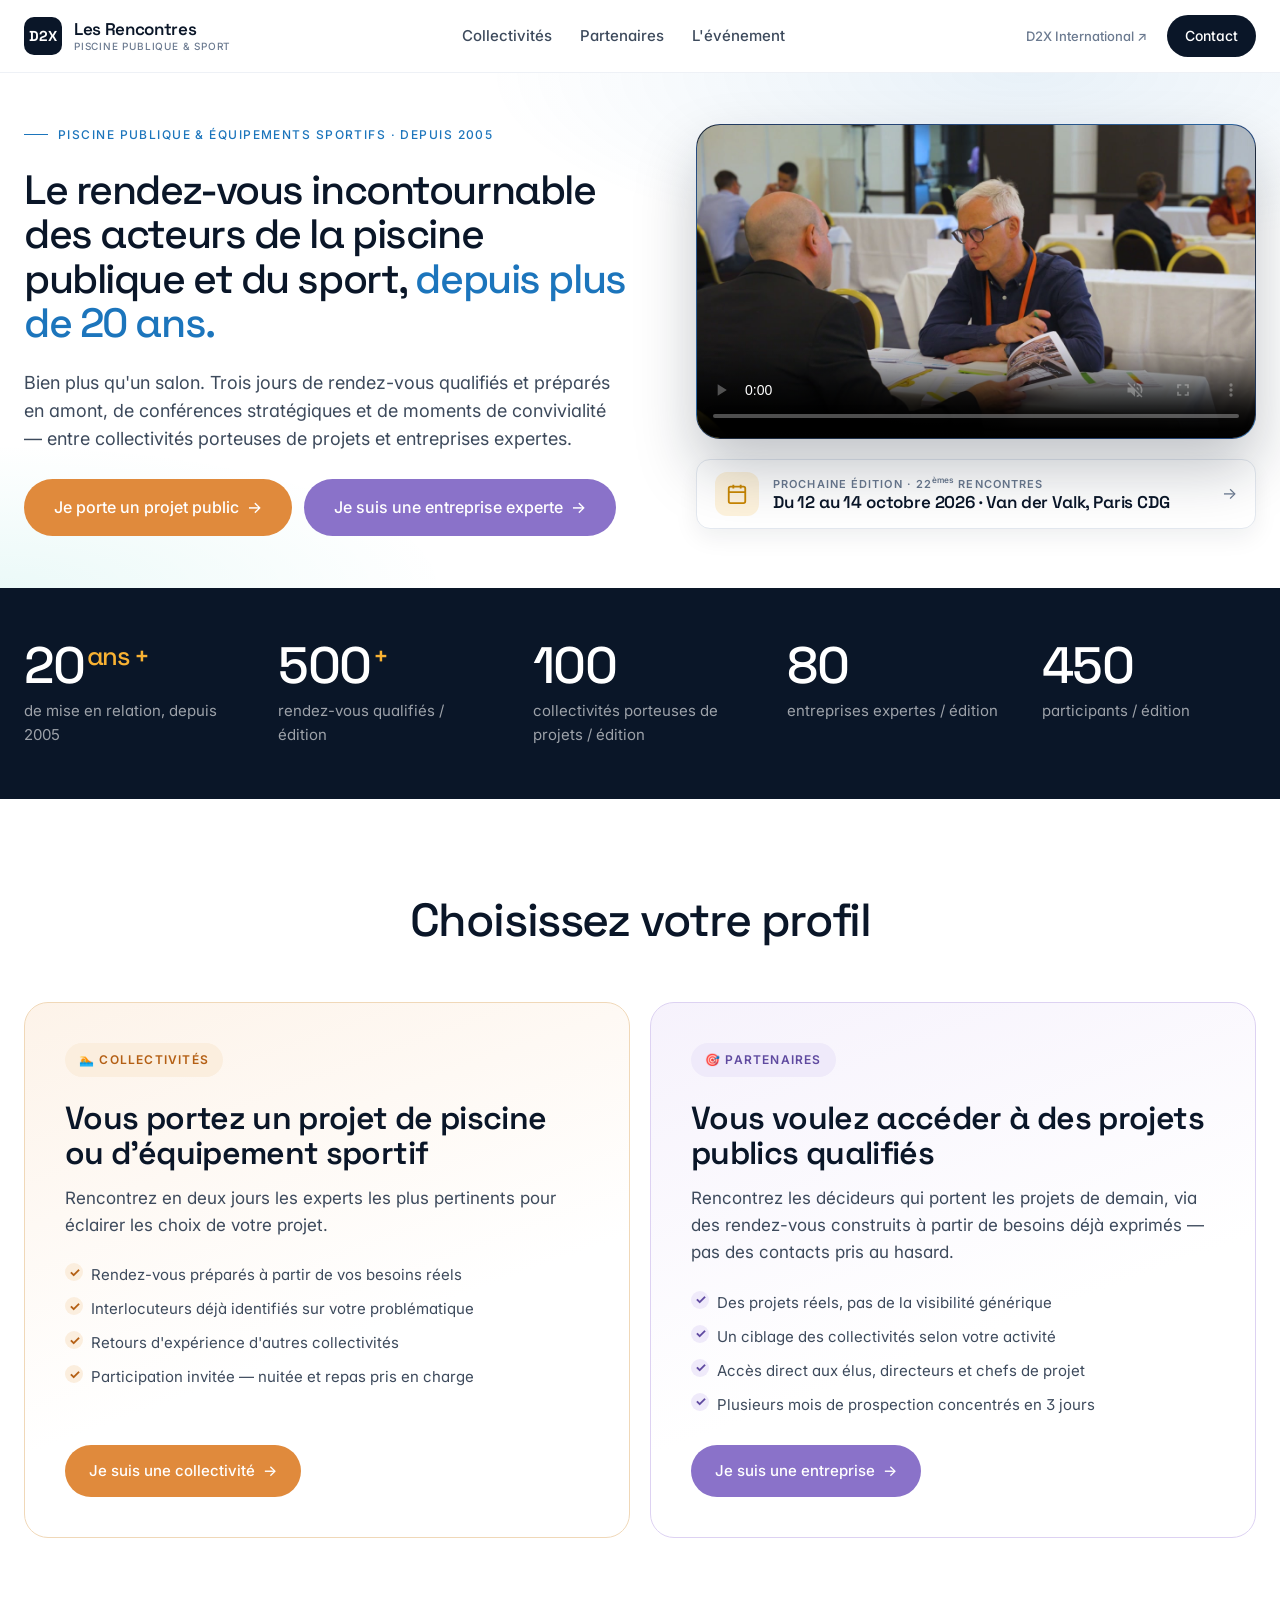
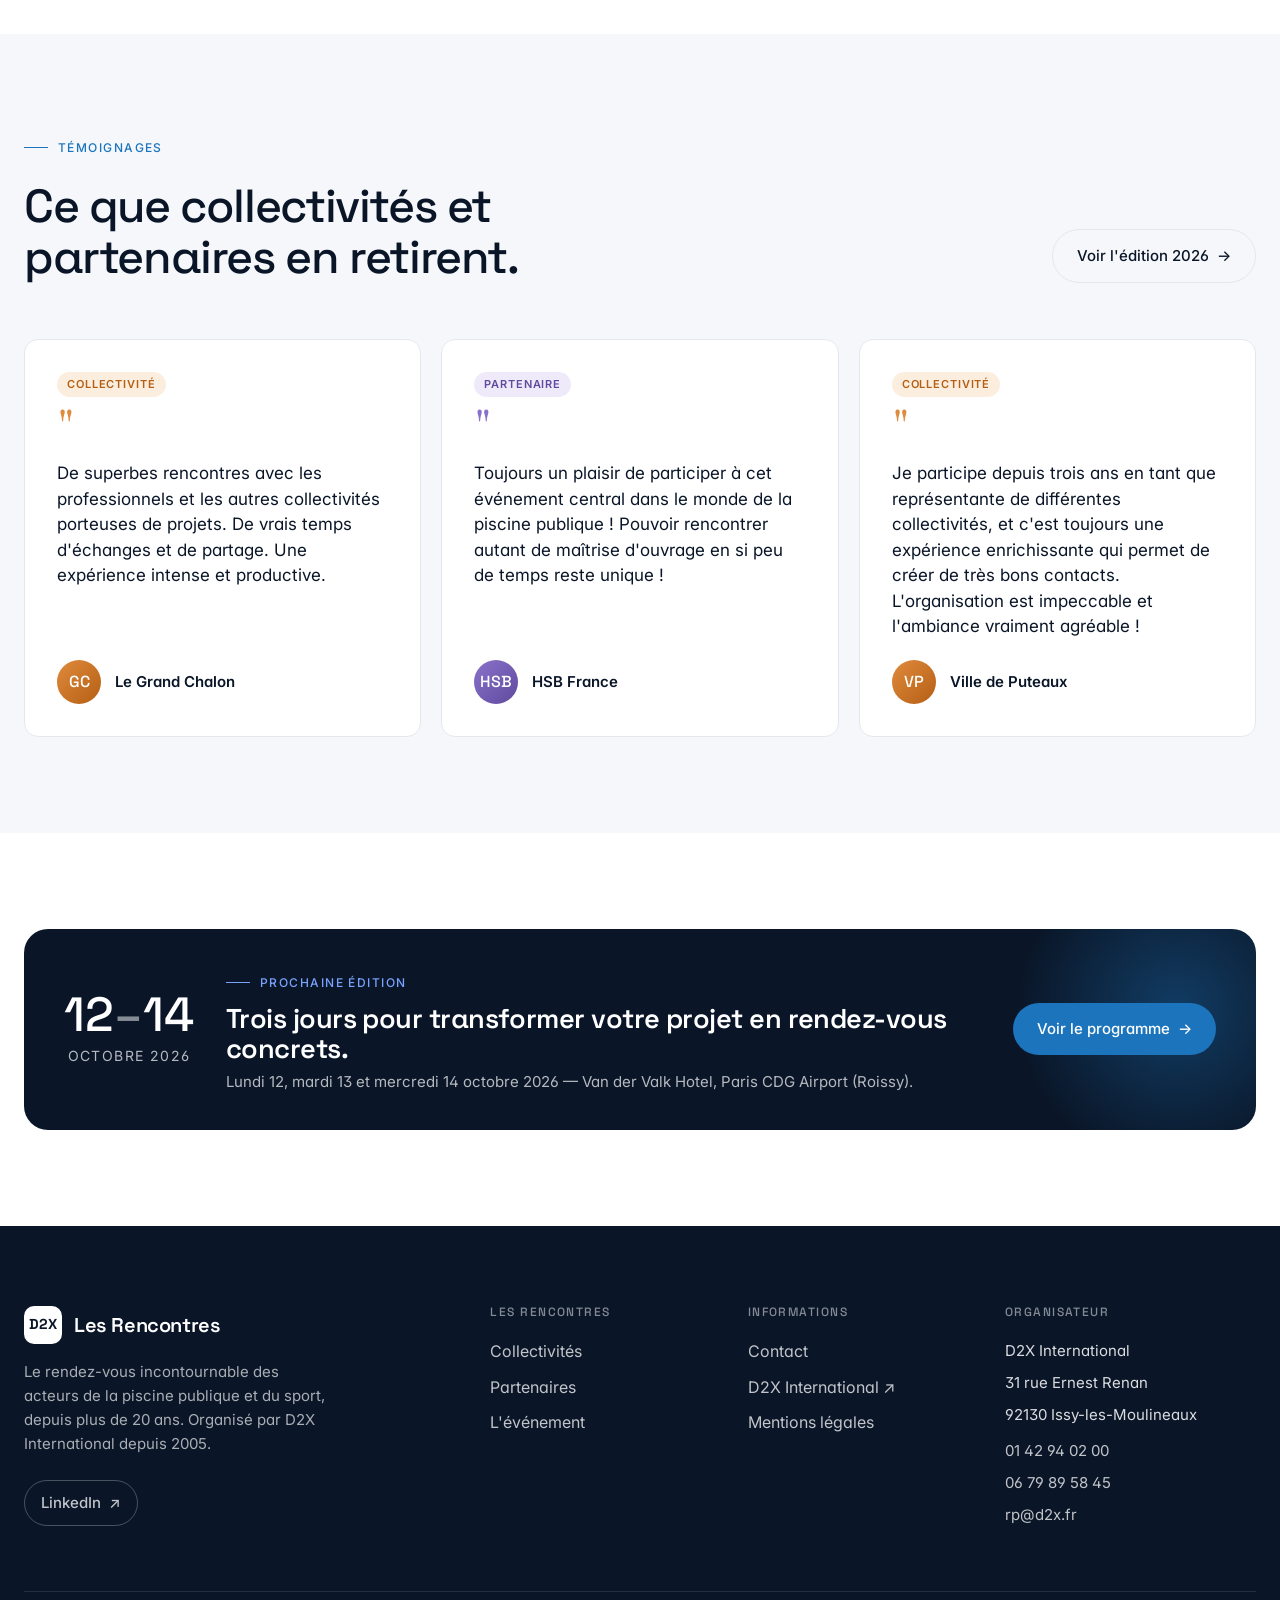
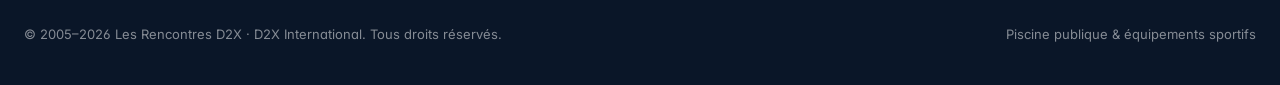
==== index.html @ e475bd9a "Site Les Rencontres D2X — version initiale Site statique multi-pages (accueil, collectivités, parten" ====
<!DOCTYPE html>
<html lang="fr">
<head>
<meta charset="UTF-8" />
<meta name="viewport" content="width=device-width, initial-scale=1.0" />
<meta name="description" content="Les Rencontres D2X ne sont pas un salon. C'est le système de mise en relation qui transforme un projet public de piscine ou d'équipement sportif en rendez-vous qualifiés, préparés en amont. 20 ans de mise en relation entre collectivités et entreprises expertes." />
<meta name="keywords" content="Rencontres D2X, piscine publique, équipements sportifs, rendez-vous qualifiés, maîtres d'ouvrage, collectivités, mise en relation, centre aquatique, D2X International" />
<meta name="author" content="D2X International" />
<meta name="robots" content="index, follow" />
<link rel="canonical" href="https://www.rencontresd2x.com/" />
<link rel="icon" type="image/png" sizes="32x32" href="assets/favicon-32.png" />
<link rel="icon" type="image/png" sizes="256x256" href="assets/favicon.png" />
<link rel="apple-touch-icon" sizes="180x180" href="assets/apple-touch-icon.png" />
<title>Les Rencontres D2X — Ce n'est pas un salon, c'est un système de mise en relation</title>
<meta property="og:type" content="website" />
<meta property="og:site_name" content="Les Rencontres D2X" />
<meta property="og:locale" content="fr_FR" />
<meta property="og:url" content="https://www.rencontresd2x.com/" />
<meta property="og:title" content="Les Rencontres D2X — Ce n'est pas un salon" />
<meta property="og:description" content="Le système de mise en relation qui transforme un projet public en rendez-vous qualifiés. 20 ans de mise en relation entre collectivités et entreprises expertes." />
<meta property="og:image" content="https://www.rencontresd2x.com/assets/og/og-default.jpg" />
<meta name="twitter:card" content="summary_large_image" />
<link rel="preconnect" href="https://fonts.googleapis.com" />
<link rel="preconnect" href="https://fonts.gstatic.com" crossorigin />
<link href="https://fonts.googleapis.com/css2?family=Inter:wght@400;500;600;700&family=Space+Grotesk:wght@400;500;600&family=Instrument+Serif&display=swap" rel="stylesheet" />
<link rel="stylesheet" href="styles.css" />
</head>
<body>

<!-- NAV -->
<header class="nav" id="nav">
  <div class="nav__inner">
    <a href="index.html" class="nav__logo" aria-label="Les Rencontres D2X — accueil">
      <span class="nav__logo-mark">D2X</span>
      <span class="nav__logo-text">
        <span class="nav__logo-name">Les Rencontres</span>
        <span class="nav__logo-sub">Piscine publique &amp; sport</span>
      </span>
    </a>
    <nav>
      <ul class="nav__links">
        <li><a href="collectivites.html">Collectivités</a></li>
        <li><a href="partenaires.html">Partenaires</a></li>
        <li><a href="evenement.html">L'événement</a></li>
      </ul>
    </nav>
    <div class="nav__right">
      <a href="https://www.d2x.fr/" target="_blank" rel="noopener" class="nav__corp">D2X International ↗</a>
      <a href="contact.html" class="nav__cta">Contact</a>
    </div>
    <button class="nav__burger" id="burger" aria-label="Menu"><span></span></button>
  </div>
  <div class="nav__mobile" id="mobileMenu">
    <a href="collectivites.html">Collectivités</a>
    <a href="partenaires.html">Partenaires</a>
    <a href="evenement.html">L'événement</a>
    <a href="contact.html">Contact</a>
    <a href="https://www.d2x.fr/" target="_blank" rel="noopener">D2X International ↗</a>
  </div>
</header>

<main>

  <!-- HERO -->
  <section class="hero">
    <div class="hero__bg"></div>
    <div class="container">
      <div class="hero__grid">
        <div class="reveal">
          <span class="eyebrow">Piscine publique &amp; équipements sportifs · depuis 2005</span>
          <h1 class="hero__title">Le rendez-vous incontournable des acteurs de la piscine publique et du sport, <em>depuis plus de 20 ans.</em></h1>
          <p class="hero__desc">Bien plus qu'un salon. Trois jours de rendez-vous qualifiés et préparés en amont, de conférences stratégiques et de moments de convivialité — entre collectivités porteuses de projets et entreprises expertes.</p>
          <div class="hero__ctas">
            <a href="collectivites.html" class="btn btn--collectivite btn--lg">Je porte un projet public <span class="arrow">→</span></a>
            <a href="partenaires.html" class="btn btn--partenaire btn--lg">Je suis une entreprise experte <span class="arrow">→</span></a>
          </div>
        </div>
        <div class="hero__side reveal" data-delay="2">
          <div class="hero__video hero__video--player">
            <video class="hero__video-el" autoplay muted loop playsinline controls preload="auto" poster="assets/presentation-poster.jpg">
              <source src="assets/presentation.mp4" type="video/mp4" />
              Votre navigateur ne prend pas en charge la lecture vidéo.
            </video>
          </div>
          <a href="evenement.html" class="hero__edition">
            <span class="hero__edition-icon"><svg width="22" height="22" viewBox="0 0 24 24" fill="none" stroke="currentColor" stroke-width="2"><rect x="3" y="4" width="18" height="18" rx="2"/><path d="M16 2v4M8 2v4M3 10h18"/></svg></span>
            <span class="hero__edition-text">
              <span class="hero__edition-tag">Prochaine édition · 22<sup>èmes</sup> Rencontres</span>
              <span class="hero__edition-date">Du 12 au 14 octobre 2026 · Van der Valk, Paris CDG</span>
            </span>
            <span class="arrow">→</span>
          </a>
        </div>
      </div>
    </div>
  </section>

  <!-- STATS band -->
  <section class="stats">
    <div class="container">
      <div class="stats__grid stats__grid--5">
        <div class="stats__item"><div class="stats__num">20<sup>ans +</sup></div><div class="stats__label">de mise en relation, depuis 2005</div></div>
        <div class="stats__item"><div class="stats__num">500<sup>+</sup></div><div class="stats__label">rendez-vous qualifiés / édition</div></div>
        <div class="stats__item"><div class="stats__num">100</div><div class="stats__label">collectivités porteuses de projets / édition</div></div>
        <div class="stats__item"><div class="stats__num">80</div><div class="stats__label">entreprises expertes / édition</div></div>
        <div class="stats__item"><div class="stats__num">450</div><div class="stats__label">participants / édition</div></div>
      </div>
    </div>
  </section>

  <!-- DOUBLE ENTRÉE persona -->
  <section>
    <div class="container">
      <div class="section-header section-header--center">
        <div class="section-header__text">
          <h2>Choisissez votre profil</h2>
        </div>
      </div>
      <div class="persona-split reveal">
        <div class="persona-card persona-card--collectivite">
          <span class="persona-card__badge">🏊 Collectivités</span>
          <h3 class="persona-card__title">Vous portez un projet de piscine ou d'équipement sportif</h3>
          <p class="persona-card__desc">Rencontrez en deux jours les experts les plus pertinents pour éclairer les choix de votre projet.</p>
          <ul class="persona-card__list">
            <li>Rendez-vous préparés à partir de vos besoins réels</li>
            <li>Interlocuteurs déjà identifiés sur votre problématique</li>
            <li>Retours d'expérience d'autres collectivités</li>
            <li>Participation invitée — nuitée et repas pris en charge</li>
          </ul>
          <div class="persona-card__cta">
            <a href="collectivites.html" class="btn btn--collectivite">Je suis une collectivité <span class="arrow">→</span></a>
          </div>
        </div>
        <div class="persona-card persona-card--partenaire">
          <span class="persona-card__badge">🎯 Partenaires</span>
          <h3 class="persona-card__title">Vous voulez accéder à des projets publics qualifiés</h3>
          <p class="persona-card__desc">Rencontrez les décideurs qui portent les projets de demain, via des rendez-vous construits à partir de besoins déjà exprimés — pas des contacts pris au hasard.</p>
          <ul class="persona-card__list">
            <li>Des projets réels, pas de la visibilité générique</li>
            <li>Un ciblage des collectivités selon votre activité</li>
            <li>Accès direct aux élus, directeurs et chefs de projet</li>
            <li>Plusieurs mois de prospection concentrés en 3 jours</li>
          </ul>
          <div class="persona-card__cta">
            <a href="partenaires.html" class="btn btn--partenaire">Je suis une entreprise <span class="arrow">→</span></a>
          </div>
        </div>
      </div>
    </div>
  </section>

  <!-- PREUVES : témoignages -->
  <section class="compare">
    <div class="container">
      <div class="section-header">
        <div class="section-header__text">
          <span class="eyebrow">Témoignages</span>
          <h2>Ce que collectivités et partenaires en retirent.</h2>
        </div>
        <a href="evenement.html" class="btn btn--ghost">Voir l'édition 2026 <span class="arrow">→</span></a>
      </div>
      <div class="quotes">
        <div class="quote quote--collectivite reveal">
          <span class="quote__tag quote__tag--collectivite">Collectivité</span>
          <div class="quote__mark">"</div>
          <p class="quote__text">De superbes rencontres avec les professionnels et les autres collectivités porteuses de projets. De vrais temps d'échanges et de partage. Une expérience intense et productive.</p>
          <div class="quote__author">
            <span class="quote__avatar">GC</span>
            <div><div class="quote__name">Le Grand Chalon</div></div>
          </div>
        </div>
        <div class="quote quote--partenaire reveal" data-delay="1">
          <span class="quote__tag quote__tag--partenaire">Partenaire</span>
          <div class="quote__mark">"</div>
          <p class="quote__text">Toujours un plaisir de participer à cet événement central dans le monde de la piscine publique ! Pouvoir rencontrer autant de maîtrise d'ouvrage en si peu de temps reste unique !</p>
          <div class="quote__author">
            <span class="quote__avatar">HSB</span>
            <div><div class="quote__name">HSB France</div></div>
          </div>
        </div>
        <div class="quote quote--collectivite reveal" data-delay="2">
          <span class="quote__tag quote__tag--collectivite">Collectivité</span>
          <div class="quote__mark">"</div>
          <p class="quote__text">Je participe depuis trois ans en tant que représentante de différentes collectivités, et c'est toujours une expérience enrichissante qui permet de créer de très bons contacts. L'organisation est impeccable et l'ambiance vraiment agréable !</p>
          <div class="quote__author">
            <span class="quote__avatar">VP</span>
            <div><div class="quote__name">Ville de Puteaux</div></div>
          </div>
        </div>
      </div>
    </div>
  </section>

  <!-- PROCHAINE ÉDITION -->
  <section>
    <div class="container">
      <div class="edition reveal">
        <div class="edition__date">
          <div class="edition__day">12<span style="opacity:.5">–</span>14</div>
          <div class="edition__month">Octobre 2026</div>
        </div>
        <div class="edition__info">
          <span class="eyebrow eyebrow--light" style="margin-bottom:12px;">Prochaine édition</span>
          <h3>Trois jours pour transformer votre projet en rendez-vous concrets.</h3>
          <p>Lundi 12, mardi 13 et mercredi 14 octobre 2026 — Van der Valk Hotel, Paris CDG Airport (Roissy).</p>
        </div>
        <div class="edition__cta">
          <a href="evenement.html" class="btn btn--blue">Voir le programme <span class="arrow">→</span></a>
        </div>
      </div>
    </div>
  </section>


</main>

<!-- FOOTER -->
<footer class="footer">
  <div class="container">
    <div class="footer__grid">
      <div>
        <div class="footer__logo">
          <span class="nav__logo-mark">D2X</span>
          <span class="footer__logo-name">Les Rencontres</span>
        </div>
        <p class="footer__tagline">Le rendez-vous incontournable des acteurs de la piscine publique et du sport, depuis plus de 20 ans. Organisé par D2X International depuis 2005.</p>
        <a href="https://www.linkedin.com/company/d2x-international/" target="_blank" rel="noopener" class="btn btn--ghost-light" style="padding:10px 16px;">LinkedIn <span class="arrow">↗</span></a>
      </div>
      <div>
        <h4>Les Rencontres</h4>
        <ul>
          <li><a href="collectivites.html">Collectivités</a></li>
          <li><a href="partenaires.html">Partenaires</a></li>
          <li><a href="evenement.html">L'événement</a></li>
        </ul>
      </div>
      <div>
        <h4>Informations</h4>
        <ul>
          <li><a href="contact.html">Contact</a></li>
          <li><a href="https://www.d2x.fr/" target="_blank" rel="noopener">D2X International ↗</a></li>
          <li><a href="mentions-legales.html">Mentions légales</a></li>
        </ul>
      </div>
      <div>
        <h4>Organisateur</h4>
        <span class="footer__contact-line">D2X International</span>
        <span class="footer__contact-line">31 rue Ernest Renan</span>
        <span class="footer__contact-line">92130 Issy-les-Moulineaux</span>
        <span class="footer__contact-line" style="margin-top:12px; display:block;"><a href="tel:+33142940200">01 42 94 02 00</a></span><span class="footer__contact-line"><a href="tel:+33679895845">06 79 89 58 45</a></span>
        <span class="footer__contact-line"><a href="mailto:rp@d2x.fr">rp@d2x.fr</a></span>
      </div>
    </div>
    <div class="footer__bottom">
      <span>© 2005–2026 Les Rencontres D2X · D2X International. Tous droits réservés.</span>
      <span>Piscine publique &amp; équipements sportifs</span>
    </div>
  </div>
</footer>

<script>
  const burger = document.getElementById('burger');
  const nav = document.getElementById('nav');
  if (burger) burger.addEventListener('click', () => nav.classList.toggle('is-open'));

  // Respecte "animations réduites" : pas d'autoplay, on garde le poster
  const heroVid = document.querySelector('.hero__video-el');
  if (heroVid && window.matchMedia('(prefers-reduced-motion: reduce)').matches) {
    heroVid.removeAttribute('autoplay');
    heroVid.pause();
  }
</script>
</body>
</html>
---- styles.css ----
/* Les Rencontres D2X — Design system
   Cohérent avec d2x.fr (Inter + Space Grotesk + Instrument Serif, navy/bleu/jaune),
   étendu pour un site orienté conversion : matching, comparatif, personas, FAQ. */

:root {
  --bg: #ffffff;
  --bg-soft: #f5f7fb;
  --bg-dark: #0a1628;
  --bg-blue: #071a3d;
  --ink: #0a1628;
  --ink-soft: #3d4a5c;
  --muted: #6b7a90;
  --line: #e3e8ef;
  --line-soft: #eef1f6;
  --blue: #1c75bc;
  --blue-deep: #0e4f85;
  --blue-soft: #e3f0fa;
  --yellow: #f9b233;
  --yellow-soft: #fef3dd;
  --accent: #00b8a9;
  --accent-soft: #d9f5f2;
  /* Code couleur persona : orange pastel = collectivités, violet pastel = entreprises */
  --collectivite: #e08a3c;
  --collectivite-deep: #b45f14;
  --collectivite-soft: #fbeede;
  --collectivite-border: #f0d8b8;
  --collectivite-grad: #fdf3e9;
  --partenaire: #8a72c9;
  --partenaire-deep: #5f4aa0;
  --partenaire-soft: #efeafa;
  --partenaire-border: #ddd2f2;
  --partenaire-grad: #f6f2fc;
  /* Parcours thématiques de l'événement : bleu = piscine, vert = sport */
  --piscine: var(--blue);
  --piscine-deep: var(--blue-deep);
  --piscine-soft: var(--blue-soft);
  --sport: #29a36a;
  --sport-deep: #1e7d50;
  --sport-soft: #e4f4ec;
  --radius: 14px;
  --radius-sm: 8px;
  --radius-lg: 24px;
  --container: 1280px;
  --ease: cubic-bezier(0.22, 1, 0.36, 1);
}

* { box-sizing: border-box; margin: 0; padding: 0; }

html { scroll-behavior: smooth; }

body {
  font-family: 'Inter', -apple-system, BlinkMacSystemFont, 'Segoe UI', sans-serif;
  font-size: 16px;
  line-height: 1.6;
  color: var(--ink);
  background: var(--bg);
  -webkit-font-smoothing: antialiased;
  -moz-osx-font-smoothing: grayscale;
  font-feature-settings: 'ss01', 'cv11';
}

img { max-width: 100%; display: block; }
a { color: inherit; text-decoration: none; }
button { font-family: inherit; cursor: pointer; border: none; background: none; }

.container {
  width: 100%;
  max-width: var(--container);
  margin: 0 auto;
  padding: 0 24px;
}
.container--narrow { max-width: 860px; }

/* Typography */
h1, h2, h3, h4 {
  font-family: 'Space Grotesk', 'Inter', sans-serif;
  letter-spacing: -0.02em;
  line-height: 1.1;
  font-weight: 600;
  color: var(--ink);
}
h1 { font-size: clamp(2.5rem, 5vw + 1rem, 5rem); font-weight: 500; letter-spacing: -0.035em; }
h2 { font-size: clamp(1.875rem, 3vw + 0.5rem, 3rem); font-weight: 500; letter-spacing: -0.03em; }
h3 { font-size: clamp(1.25rem, 1.5vw + 0.5rem, 1.75rem); font-weight: 600; }
h4 { font-size: 1.125rem; font-weight: 600; }
p { color: var(--ink-soft); }

.serif { font-family: 'Instrument Serif', Georgia, serif; font-weight: 400; font-style: normal; letter-spacing: -0.01em; }

.eyebrow {
  display: inline-flex;
  align-items: center;
  gap: 10px;
  font-size: 0.75rem;
  font-weight: 500;
  text-transform: uppercase;
  letter-spacing: 0.12em;
  color: var(--blue);
  margin-bottom: 24px;
}
.eyebrow::before { content: ''; width: 24px; height: 1px; background: currentColor; }
.eyebrow--yellow { color: #c98600; }
.eyebrow--collectivite { color: var(--collectivite-deep); }
.eyebrow--partenaire { color: var(--partenaire-deep); }
.eyebrow--light { color: #7aa3ff; }

.lead {
  font-size: clamp(1.125rem, 1vw + 0.875rem, 1.375rem);
  line-height: 1.5;
  color: var(--ink-soft);
  max-width: 60ch;
}

/* Navigation */
.nav {
  position: sticky;
  top: 0;
  z-index: 100;
  background: rgba(255, 255, 255, 0.82);
  backdrop-filter: saturate(180%) blur(20px);
  -webkit-backdrop-filter: saturate(180%) blur(20px);
  border-bottom: 1px solid var(--line-soft);
}
.nav__inner {
  display: flex;
  align-items: center;
  justify-content: space-between;
  height: 72px;
  max-width: var(--container);
  margin: 0 auto;
  padding: 0 24px;
}
.nav__logo {
  display: flex;
  align-items: center;
  gap: 12px;
  font-family: 'Space Grotesk', sans-serif;
  font-weight: 600;
  letter-spacing: -0.02em;
  line-height: 1;
}
.nav__logo-mark {
  display: inline-flex;
  align-items: center;
  justify-content: center;
  width: 38px;
  height: 38px;
  background: var(--ink);
  color: #fff;
  border-radius: 10px;
  font-weight: 700;
  font-size: 0.9rem;
  letter-spacing: 0;
}
.nav__logo-text { display: flex; flex-direction: column; gap: 3px; }
.nav__logo-name { font-size: 1.0625rem; }
.nav__logo-sub {
  font-family: 'Inter', sans-serif;
  font-size: 0.625rem;
  color: var(--muted);
  font-weight: 500;
  letter-spacing: 0.08em;
  text-transform: uppercase;
}
.nav__links { display: flex; gap: 2px; list-style: none; }
.nav__links a {
  display: inline-block;
  padding: 8px 13px;
  font-size: 0.9375rem;
  font-weight: 500;
  color: var(--ink-soft);
  border-radius: 8px;
  transition: all 0.2s var(--ease);
}
.nav__links a:hover { color: var(--ink); background: var(--bg-soft); }
.nav__links a.is-active { color: var(--ink); }
.nav__links a.is-active::after {
  content: ''; display: block; width: 4px; height: 4px;
  background: var(--blue); border-radius: 50%; margin: 3px auto 0;
}
.nav__right { display: flex; align-items: center; gap: 10px; }
.nav__corp {
  font-size: 0.8125rem;
  font-weight: 500;
  color: var(--muted);
  padding: 8px 10px;
  border-radius: 8px;
  transition: all 0.2s var(--ease);
}
.nav__corp:hover { color: var(--ink); background: var(--bg-soft); }
.nav__cta {
  display: inline-flex;
  align-items: center;
  gap: 6px;
  padding: 10px 18px;
  background: var(--ink);
  color: #fff;
  border-radius: 999px;
  font-size: 0.875rem;
  font-weight: 500;
  transition: all 0.2s var(--ease);
}
.nav__cta:hover { background: var(--blue); transform: translateY(-1px); }
.nav__burger {
  display: none; width: 40px; height: 40px; padding: 0;
  align-items: center; justify-content: center; border-radius: 8px;
}
.nav__burger span { display: block; width: 18px; height: 2px; background: var(--ink); position: relative; }
.nav__burger span::before, .nav__burger span::after {
  content: ''; position: absolute; left: 0; width: 100%; height: 2px; background: var(--ink);
}
.nav__burger span::before { top: -6px; }
.nav__burger span::after { top: 6px; }
.nav__mobile {
  display: none;
  flex-direction: column;
  padding: 12px 24px 24px;
  border-top: 1px solid var(--line-soft);
  gap: 2px;
}
.nav__mobile a { padding: 12px 0; font-size: 1rem; font-weight: 500; border-bottom: 1px solid var(--line-soft); }
.nav__mobile a:last-child { border-bottom: none; }
@media (max-width: 1040px) {
  .nav__links, .nav__corp { display: none; }
  .nav__burger { display: inline-flex; }
  .nav.is-open .nav__mobile { display: flex; }
}

/* Sections */
section { padding: 96px 0; }
@media (max-width: 768px) { section { padding: 64px 0; } }
.section-header {
  display: flex; align-items: flex-end; justify-content: space-between;
  gap: 40px; margin-bottom: 56px; flex-wrap: wrap;
}
.section-header--center { flex-direction: column; align-items: center; text-align: center; }
.section-header--center .section-header__text { margin: 0 auto; }
.section-header__text { max-width: 680px; }
.section-header__text p { margin-top: 16px; }

/* Buttons */
.btn {
  display: inline-flex; align-items: center; gap: 8px;
  padding: 14px 24px; border-radius: 999px;
  font-size: 0.9375rem; font-weight: 500;
  transition: all 0.2s var(--ease); white-space: nowrap;
}
.btn--primary { background: var(--ink); color: #fff; }
.btn--primary:hover { background: var(--blue); transform: translateY(-2px); box-shadow: 0 10px 30px rgba(28, 117, 188, 0.32); }
.btn--blue { background: var(--blue); color: #fff; }
.btn--blue:hover { background: var(--blue-deep); transform: translateY(-2px); box-shadow: 0 10px 30px rgba(28, 117, 188, 0.32); }
.btn--yellow { background: var(--yellow); color: var(--ink); }
.btn--yellow:hover { background: #f0a417; transform: translateY(-2px); box-shadow: 0 10px 30px rgba(249, 178, 51, 0.4); }
.btn--collectivite { background: var(--collectivite); color: #fff; }
.btn--collectivite:hover { background: var(--collectivite-deep); transform: translateY(-2px); box-shadow: 0 10px 30px rgba(224, 138, 60, 0.4); }
.btn--partenaire { background: var(--partenaire); color: #fff; }
.btn--partenaire:hover { background: var(--partenaire-deep); transform: translateY(-2px); box-shadow: 0 10px 30px rgba(138, 114, 201, 0.4); }
.btn--ghost { background: transparent; color: var(--ink); border: 1px solid var(--line); }
.btn--ghost:hover { background: var(--bg-soft); border-color: var(--ink); }
.btn--ghost-light { background: transparent; color: #fff; border: 1px solid rgba(255,255,255,0.25); }
.btn--ghost-light:hover { background: rgba(255,255,255,0.12); border-color: rgba(255,255,255,0.6); color: #fff; }
.btn--lg { padding: 16px 30px; font-size: 1rem; }
.arrow { display: inline-block; transition: transform 0.25s var(--ease); }
.btn:hover .arrow { transform: translateX(4px); }

/* Hero */
.hero { position: relative; padding: 44px 0 52px; overflow: hidden; }
.hero__bg {
  position: absolute; inset: 0; z-index: -1;
  background:
    radial-gradient(60% 50% at 80% 0%, rgba(28,117,188,0.10), transparent 70%),
    radial-gradient(50% 40% at 0% 100%, rgba(0,184,169,0.08), transparent 70%);
}
.hero__grid { display: grid; grid-template-columns: 1.1fr 1fr; gap: 56px; align-items: center; }
.hero__title {
  font-size: clamp(1.875rem, 3.2vw, 3.25rem);
  line-height: 1.08; letter-spacing: -0.035em; font-weight: 500; margin-bottom: 24px;
}
.hero__title em { font-style: normal; color: var(--blue); font-family: 'Space Grotesk', 'Inter', sans-serif; font-weight: 500; letter-spacing: -0.035em; }
.hero__desc { font-size: 1.125rem; line-height: 1.55; color: var(--ink-soft); max-width: 54ch; margin-bottom: 26px; }
.hero__ctas { display: flex; gap: 12px; flex-wrap: wrap; }
.hero__note { margin-top: 20px; font-size: 0.875rem; color: var(--muted); display: flex; align-items: center; gap: 8px; }
.hero__note strong { color: var(--ink); font-weight: 600; }
@media (max-width: 960px) { .hero__grid { grid-template-columns: 1fr; gap: 36px; } .hero { padding: 32px 0 48px; } }

/* Persona split (home) */
.persona-split { display: grid; grid-template-columns: 1fr 1fr; gap: 20px; }
.persona-card {
  position: relative; display: flex; flex-direction: column;
  padding: 40px; border-radius: var(--radius-lg); overflow: hidden;
  border: 1px solid var(--line); background: var(--bg);
  transition: all 0.3s var(--ease); min-height: 320px;
}
.persona-card:hover { transform: translateY(-4px); box-shadow: 0 24px 60px rgba(10,22,40,0.10); }
.persona-card--collectivite { background: linear-gradient(160deg, var(--collectivite-grad) 0%, #ffffff 60%); border-color: var(--collectivite-border); }
.persona-card--partenaire { background: linear-gradient(160deg, var(--partenaire-grad) 0%, #ffffff 60%); border-color: var(--partenaire-border); }
.persona-card__badge {
  display: inline-flex; align-items: center; gap: 8px;
  font-size: 0.75rem; font-weight: 600; text-transform: uppercase; letter-spacing: 0.1em;
  padding: 7px 14px; border-radius: 999px; width: fit-content; margin-bottom: 24px;
}
.persona-card--collectivite .persona-card__badge { background: var(--collectivite-soft); color: var(--collectivite-deep); }
.persona-card--partenaire .persona-card__badge { background: var(--partenaire-soft); color: var(--partenaire-deep); }
.persona-card__title { font-size: clamp(1.5rem, 2.5vw, 2rem); margin-bottom: 14px; }
.persona-card__desc { font-size: 1.0625rem; color: var(--ink-soft); margin-bottom: 24px; }
.persona-card__list { list-style: none; display: grid; gap: 10px; margin-bottom: 28px; }
.persona-card__list li { position: relative; padding-left: 26px; font-size: 0.9375rem; color: var(--ink-soft); }
.persona-card__list li::before {
  content: '✓'; position: absolute; left: 0; top: 0; font-weight: 700; font-size: 0.8125rem;
  width: 18px; height: 18px; border-radius: 50%; display: inline-flex; align-items: center; justify-content: center;
}
.persona-card--collectivite .persona-card__list li::before { background: var(--collectivite-soft); color: var(--collectivite-deep); }
.persona-card--partenaire .persona-card__list li::before { background: var(--partenaire-soft); color: var(--partenaire-deep); }
.persona-card__cta { margin-top: auto; }
@media (max-width: 820px) { .persona-split { grid-template-columns: 1fr; } }

/* Positioning : "Ce n'est pas un salon" comparison */
.compare { background: var(--bg-soft); }
.compare__table {
  display: grid; grid-template-columns: 1fr 1fr; gap: 1px;
  background: var(--line); border: 1px solid var(--line);
  border-radius: var(--radius); overflow: hidden; margin-top: 8px;
}
.compare__head { padding: 22px 28px; font-family: 'Space Grotesk', sans-serif; font-weight: 600; font-size: 1.0625rem; }
.compare__head--salon { background: #fff; color: var(--muted); }
.compare__head--d2x { background: var(--ink); color: #fff; }
.compare__cell { padding: 18px 28px; background: #fff; font-size: 0.9375rem; display: flex; align-items: center; gap: 12px; }
.compare__cell--salon { color: var(--muted); }
.compare__cell--d2x { color: var(--ink); font-weight: 500; background: #fbfdff; }
.compare__cell .ic { flex-shrink: 0; width: 20px; height: 20px; }
.compare__cell--salon .ic { color: #c2ccd8; }
.compare__cell--d2x .ic { color: var(--blue); }
@media (max-width: 600px) { .compare__head, .compare__cell { padding: 14px 18px; font-size: 0.875rem; } }

/* Matching mechanism : numbered steps */
.steps { display: grid; grid-template-columns: repeat(4, 1fr); gap: 20px; counter-reset: step; }
.step {
  position: relative; padding: 32px 28px; background: var(--bg);
  border: 1px solid var(--line); border-radius: var(--radius);
  display: flex; flex-direction: column; gap: 12px;
}
.step__num {
  display: inline-flex; align-items: center; justify-content: center;
  width: 44px; height: 44px; border-radius: 12px;
  background: var(--blue-soft); color: var(--blue);
  font-family: 'Space Grotesk', sans-serif; font-weight: 600; font-size: 1.25rem;
}
.step:nth-child(4) .step__num { background: var(--yellow-soft); color: #c98600; }
.step__title { font-size: 1.0625rem; font-weight: 600; }
.step__desc { font-size: 0.9375rem; color: var(--ink-soft); line-height: 1.5; }
.step__connector {
  position: absolute; right: -20px; top: 52px; width: 20px; height: 2px;
  background: var(--line); z-index: 1;
}
.step:last-child .step__connector { display: none; }
.steps--dark .step { background: rgba(255,255,255,0.04); border-color: rgba(255,255,255,0.12); }
.steps--dark .step__title { color: #fff; }
.steps--dark .step__desc { color: rgba(255,255,255,0.7); }
@media (max-width: 900px) { .steps { grid-template-columns: 1fr 1fr; } .step__connector { display: none; } }
@media (max-width: 520px) { .steps { grid-template-columns: 1fr; } }

/* Stats band */
.stats { padding: 52px 0; background: var(--bg-dark); color: #fff; }
.stats__grid { display: grid; grid-template-columns: repeat(4, 1fr); gap: 40px; }
.stats__num {
  font-family: 'Space Grotesk', sans-serif; font-size: clamp(2.5rem, 4vw, 3.5rem);
  font-weight: 500; letter-spacing: -0.03em; line-height: 1; color: #fff; margin-bottom: 8px;
}
.stats__num sup { font-size: 0.5em; color: var(--yellow); margin-left: 2px; }
.stats__label { font-size: 0.9375rem; color: rgba(255,255,255,0.6); }
@media (max-width: 768px) { .stats__grid { grid-template-columns: repeat(2, 1fr); gap: 32px; } }

/* "What you get" — outcome list */
.outcomes { display: grid; grid-template-columns: repeat(2, 1fr); gap: 16px; }
.outcome {
  display: flex; gap: 18px; padding: 28px; background: var(--bg);
  border: 1px solid var(--line); border-radius: var(--radius); align-items: flex-start;
}
.outcome__icon {
  flex-shrink: 0; width: 48px; height: 48px; border-radius: 12px;
  background: var(--accent-soft); color: var(--accent);
  display: inline-flex; align-items: center; justify-content: center;
}
.outcome__title { font-size: 1.0625rem; font-weight: 600; margin-bottom: 6px; }
.outcome__desc { font-size: 0.9375rem; color: var(--ink-soft); line-height: 1.5; }
@media (max-width: 700px) { .outcomes { grid-template-columns: 1fr; } }

/* Generic grid / cards */
.grid { display: grid; grid-template-columns: repeat(auto-fit, minmax(260px, 1fr)); gap: 20px; }
.grid--2 { grid-template-columns: repeat(2, 1fr); }
.grid--3 { grid-template-columns: repeat(3, 1fr); }
.grid--4 { grid-template-columns: repeat(4, 1fr); }
@media (max-width: 900px) { .grid--3, .grid--4 { grid-template-columns: repeat(2, 1fr); } }
@media (max-width: 600px) { .grid--2, .grid--3, .grid--4 { grid-template-columns: 1fr; } }

.card {
  position: relative; padding: 32px; background: var(--bg);
  border: 1px solid var(--line); border-radius: var(--radius);
  transition: all 0.3s var(--ease); display: flex; flex-direction: column; gap: 14px;
}
.card:hover { transform: translateY(-4px); border-color: var(--ink); box-shadow: 0 20px 50px rgba(10,22,40,0.08); }
.card__icon {
  width: 48px; height: 48px; border-radius: 12px; background: var(--blue-soft); color: var(--blue);
  display: inline-flex; align-items: center; justify-content: center; margin-bottom: 4px;
}
.card__title { font-size: 1.1875rem; font-weight: 600; }
.card__desc { font-size: 0.9375rem; color: var(--ink-soft); line-height: 1.55; }

/* Chips / typologies */
.chips { display: flex; flex-wrap: wrap; gap: 10px; }
.chip {
  padding: 10px 18px; background: var(--bg); border: 1px solid var(--line);
  border-radius: 999px; font-size: 0.9375rem; font-weight: 500; color: var(--ink-soft);
  transition: all 0.2s var(--ease); display: inline-flex; align-items: center; gap: 8px;
}
.chip .dot { width: 7px; height: 7px; border-radius: 50%; background: var(--blue); }
.chip--sport .dot { background: var(--accent); }
.chip--strat .dot { background: var(--yellow); }
.chip.is-interactive { cursor: pointer; }
.chip.is-interactive:hover { border-color: var(--ink); color: var(--ink); }
.chip.is-active { background: var(--ink); color: #fff; border-color: var(--ink); }
.chip.is-active .dot { background: #fff; }

/* Profiles ("qui vais-je rencontrer") */
.profiles { display: flex; flex-wrap: wrap; gap: 12px; }
.profile-tag {
  padding: 12px 20px; background: var(--bg-soft); border-radius: 999px;
  font-size: 0.9375rem; font-weight: 500; color: var(--ink);
  border: 1px solid var(--line-soft);
}

/* Testimonials */
.quotes { display: grid; grid-template-columns: repeat(auto-fit, minmax(300px, 1fr)); gap: 20px; }
.quote {
  padding: 32px; background: var(--bg); border: 1px solid var(--line);
  border-radius: var(--radius); display: flex; flex-direction: column; gap: 20px;
}
.quote__mark { font-family: 'Instrument Serif', Georgia, serif; font-size: 3rem; line-height: 0.5; color: var(--blue); height: 24px; }
.quote__text { font-size: 1.0625rem; color: var(--ink); line-height: 1.5; }
.quote__author { display: flex; align-items: center; gap: 14px; margin-top: auto; }
.quote__avatar {
  width: 44px; height: 44px; border-radius: 50%; flex-shrink: 0;
  background: linear-gradient(135deg, var(--blue), var(--blue-deep)); color: #fff;
  display: inline-flex; align-items: center; justify-content: center;
  font-family: 'Space Grotesk', sans-serif; font-weight: 500;
}
.quote--collectivite .quote__mark { color: var(--collectivite); }
.quote--collectivite .quote__avatar { background: linear-gradient(135deg, var(--collectivite), var(--collectivite-deep)); color: #fff; }
.quote--partenaire .quote__mark { color: var(--partenaire); }
.quote--partenaire .quote__avatar { background: linear-gradient(135deg, var(--partenaire), var(--partenaire-deep)); color: #fff; }
.quote__name { font-size: 0.9375rem; font-weight: 600; }
.quote__role { font-size: 0.8125rem; color: var(--muted); }
.quote__tag {
  font-size: 0.6875rem; font-weight: 600; text-transform: uppercase; letter-spacing: 0.08em;
  padding: 4px 10px; border-radius: 999px; width: fit-content;
}
.quote__tag--collectivite { background: var(--collectivite-soft); color: var(--collectivite-deep); }
.quote__tag--partenaire { background: var(--partenaire-soft); color: var(--partenaire-deep); }

/* Mixed testimonials grid (written + video) */
.quotes--mixed { grid-template-columns: repeat(2, 1fr); align-items: start; }
@media (max-width: 760px) { .quotes--mixed { grid-template-columns: 1fr; } }
.quote--video { padding: 0; overflow: hidden; }
.quote-vid {
  position: relative; aspect-ratio: 16 / 9; display: flex; align-items: center; justify-content: center;
  background: linear-gradient(135deg, #0a1628 0%, #12356b 65%, #1c75bc 130%);
}
.quote-vid::after {
  content: ''; position: absolute; inset: 0; pointer-events: none;
  background: radial-gradient(55% 55% at 50% 45%, rgba(28,117,188,0.35), transparent 70%);
}
.quote-vid__tag { position: absolute; top: 16px; left: 16px; z-index: 2; }
.quote-vid video { position: absolute; inset: 0; width: 100%; height: 100%; object-fit: cover; z-index: 1; background: #0a1628; }
.quote-vid .hero__video-play { position: relative; z-index: 2; width: 62px; height: 62px; }
.quote-vid__label {
  position: absolute; bottom: 14px; left: 18px; z-index: 2;
  display: inline-flex; align-items: center; gap: 8px;
  font-size: 0.8125rem; font-weight: 500; color: rgba(255,255,255,0.75);
}
.quote-vid__label::before { content: ''; width: 7px; height: 7px; border-radius: 50%; background: var(--yellow); box-shadow: 0 0 0 4px rgba(249,178,51,0.25); }
.quote--video .quote__author { padding: 20px 26px 24px; margin-top: 0; }

/* Timeline (éditions) */
.timeline { position: relative; padding-left: 40px; }
.timeline::before { content: ''; position: absolute; left: 14px; top: 12px; bottom: 12px; width: 1px; background: var(--line); }
.timeline__item { position: relative; padding-bottom: 40px; }
.timeline__item:last-child { padding-bottom: 0; }
.timeline__item::before {
  content: ''; position: absolute; left: -32px; top: 4px; width: 13px; height: 13px;
  background: var(--bg); border: 2px solid var(--blue); border-radius: 50%;
}
.timeline__year { font-family: 'Space Grotesk', sans-serif; font-size: 1.5rem; font-weight: 500; color: var(--blue); letter-spacing: -0.02em; margin-bottom: 6px; }
.timeline__title { font-size: 1.125rem; font-weight: 600; margin-bottom: 6px; }
.timeline__desc { font-size: 0.9375rem; color: var(--ink-soft); }

/* FAQ accordion */
.faq { display: grid; gap: 12px; max-width: 820px; }
.faq__item { border: 1px solid var(--line); border-radius: var(--radius); background: var(--bg); overflow: hidden; transition: border-color 0.2s var(--ease); }
.faq__item[open] { border-color: var(--blue); }
.faq__q {
  list-style: none; cursor: pointer; padding: 22px 26px;
  font-family: 'Space Grotesk', sans-serif; font-weight: 600; font-size: 1.0625rem; color: var(--ink);
  display: flex; align-items: center; justify-content: space-between; gap: 20px;
}
.faq__q::-webkit-details-marker { display: none; }
.faq__q::after {
  content: '+'; font-family: 'Inter', sans-serif; font-size: 1.5rem; font-weight: 400;
  color: var(--blue); transition: transform 0.2s var(--ease); flex-shrink: 0; line-height: 1;
}
.faq__item[open] .faq__q::after { transform: rotate(45deg); }
.faq__a { padding: 0 26px 24px; font-size: 0.9375rem; color: var(--ink-soft); line-height: 1.6; }
.faq__a p + p { margin-top: 12px; }

/* Steps / process cards on persona pages ("comment ça marche pour vous") */
.process { display: grid; gap: 0; counter-reset: proc; }
.process__item {
  display: grid; grid-template-columns: 64px 1fr; gap: 24px;
  padding: 28px 0; border-top: 1px solid var(--line); align-items: start;
}
.process__item:first-child { border-top: none; }
.process__badge {
  width: 48px; height: 48px; border-radius: 12px; background: var(--ink); color: #fff;
  display: inline-flex; align-items: center; justify-content: center;
  font-family: 'Space Grotesk', sans-serif; font-weight: 600; font-size: 1.125rem;
}
.process__title { font-size: 1.1875rem; font-weight: 600; margin-bottom: 8px; }
.process__desc { font-size: 0.9375rem; color: var(--ink-soft); line-height: 1.55; }

/* Reassurance / included */
.included { display: grid; grid-template-columns: repeat(3, 1fr); gap: 16px; }
.included__item {
  padding: 28px; background: var(--bg-soft); border-radius: var(--radius);
  display: flex; flex-direction: column; gap: 10px;
}
.included__icon { width: 40px; height: 40px; border-radius: 10px; background: var(--accent-soft); color: var(--accent); display: inline-flex; align-items: center; justify-content: center; }
.included__title { font-size: 1rem; font-weight: 600; }
.included__desc { font-size: 0.875rem; color: var(--ink-soft); }
@media (max-width: 800px) { .included { grid-template-columns: 1fr; } }

/* Next edition banner */
.edition {
  display: grid; grid-template-columns: auto 1fr auto; gap: 32px; align-items: center;
  padding: 36px 40px; background: var(--ink); color: #fff; border-radius: var(--radius-lg);
  position: relative; overflow: hidden;
}
.edition::before {
  content: ''; position: absolute; right: -80px; top: -80px; width: 320px; height: 320px;
  background: radial-gradient(circle, rgba(28,117,188,0.4), transparent 70%); pointer-events: none;
}
.edition__date { text-align: center; position: relative; z-index: 1; }
.edition__day { font-family: 'Space Grotesk', sans-serif; font-size: 3rem; font-weight: 500; line-height: 1; }
.edition__month { font-size: 0.875rem; text-transform: uppercase; letter-spacing: 0.1em; color: rgba(255,255,255,0.7); margin-top: 6px; }
.edition__info { position: relative; z-index: 1; }
.edition__info h3 { color: #fff; margin-bottom: 6px; }
.edition__info p { color: rgba(255,255,255,0.7); font-size: 0.9375rem; }
.edition__cta { position: relative; z-index: 1; }
@media (max-width: 820px) { .edition { grid-template-columns: 1fr; text-align: center; gap: 20px; padding: 32px 24px; } .edition__cta { justify-self: center; } }

/* CTA band */
.cta { padding: 96px 0; }
.cta__box {
  background: var(--bg-dark); color: #fff; border-radius: var(--radius-lg);
  padding: 72px 64px; display: grid; grid-template-columns: 1.5fr 1fr;
  align-items: center; gap: 48px; position: relative; overflow: hidden;
}
.cta__box::before {
  content: ''; position: absolute; right: -100px; top: -100px; width: 400px; height: 400px;
  background: radial-gradient(circle, rgba(28,117,188,0.35), transparent 70%); pointer-events: none;
}
.cta h2 { color: #fff; font-size: clamp(2rem, 3vw, 3rem); margin-bottom: 20px; }
.cta p { color: rgba(255,255,255,0.7); font-size: 1.0625rem; max-width: 48ch; }
.cta__actions { display: flex; gap: 12px; flex-wrap: wrap; position: relative; z-index: 1; justify-self: end; }
.cta .btn--primary { background: #fff; color: var(--ink); }
.cta .btn--primary:hover { background: var(--yellow); color: var(--ink); }
@media (max-width: 900px) { .cta__box { grid-template-columns: 1fr; padding: 48px 32px; gap: 32px; } .cta__actions { justify-self: start; } }

/* Page header (inner pages) */
.page-header { padding: 72px 0 56px; position: relative; overflow: hidden; }
.page-header--collectivite { background: linear-gradient(180deg, var(--collectivite-grad), #fff); border-bottom: 1px solid var(--line); }
.page-header--collectivite h1 em { color: var(--collectivite-deep); }
.page-header--partenaire { background: linear-gradient(180deg, var(--partenaire-grad), #fff); border-bottom: 1px solid var(--line); }
.page-header--partenaire h1 em { color: var(--partenaire-deep); }
.page-header--plain { border-bottom: 1px solid var(--line); }
.page-header h1 { font-size: clamp(2.25rem, 4.5vw, 4rem); margin-bottom: 20px; }
.page-header h1 em { font-style: normal; color: var(--blue); font-family: 'Space Grotesk', 'Inter', sans-serif; font-weight: 500; letter-spacing: -0.02em; }
.page-header p { font-size: 1.1875rem; max-width: 60ch; color: var(--ink-soft); }
.page-header__ctas { display: flex; gap: 12px; flex-wrap: wrap; margin-top: 32px; }

/* Breadcrumb / back to home persona switch */
.persona-bar {
  display: flex; align-items: center; gap: 8px; flex-wrap: wrap;
  font-size: 0.875rem; color: var(--muted); margin-bottom: 28px;
}
.persona-bar a { color: var(--blue); font-weight: 500; }
.persona-bar__sep { color: var(--line); }

/* Two-col */
.two-col { display: grid; grid-template-columns: 1fr 1.4fr; gap: 72px; align-items: start; }
.two-col--sticky .two-col__aside { position: sticky; top: 100px; }
@media (max-width: 900px) { .two-col { grid-template-columns: 1fr; gap: 40px; } .two-col--sticky .two-col__aside { position: static; } }

/* Form */
.form { display: grid; gap: 20px; }
.form__row { display: grid; grid-template-columns: 1fr 1fr; gap: 20px; }
@media (max-width: 600px) { .form__row { grid-template-columns: 1fr; } }
.form label { display: block; font-size: 0.75rem; font-weight: 600; color: var(--ink); margin-bottom: 8px; text-transform: uppercase; letter-spacing: 0.06em; }
.form input, .form textarea, .form select {
  width: 100%; padding: 14px 16px; background: var(--bg);
  border: 1px solid var(--line); border-radius: var(--radius-sm);
  font-family: inherit; font-size: 1rem; color: var(--ink); transition: all 0.2s var(--ease);
}
.form input:focus, .form textarea:focus, .form select:focus {
  outline: none; border-color: var(--blue); box-shadow: 0 0 0 4px rgba(28,117,188,0.12);
}
.form textarea { resize: vertical; min-height: 130px; }
.form__hint { font-size: 0.8125rem; color: var(--muted); margin-top: -8px; }

/* Choice cards (profile selector, step 1 of form) */
.choice { display: grid; grid-template-columns: 1fr 1fr; gap: 16px; }
.form .choice__card {
  padding: 28px; border: 1.5px solid var(--line); border-radius: var(--radius);
  cursor: pointer; transition: all 0.2s var(--ease); background: var(--bg);
  display: flex; flex-direction: column; gap: 10px;
  text-transform: none; letter-spacing: normal; margin-bottom: 0;
}
.form .choice__card:hover { border-color: var(--blue); background: #fbfdff; }
.form .choice__card input { position: absolute; opacity: 0; }
.form .choice__card.is-selected { border-color: var(--blue); background: var(--blue-soft); box-shadow: 0 0 0 3px rgba(28,117,188,0.12); }
.form #choiceCollectivite:hover { border-color: var(--collectivite); }
.form #choiceCollectivite.is-selected { border-color: var(--collectivite); background: var(--collectivite-soft); box-shadow: 0 0 0 3px rgba(224,138,60,0.15); }
.form #choiceCollectivite .choice__icon { background: var(--collectivite-soft); color: var(--collectivite-deep); }
.form #choicePartenaire:hover { border-color: var(--partenaire); }
.form #choicePartenaire.is-selected { border-color: var(--partenaire); background: var(--partenaire-soft); box-shadow: 0 0 0 3px rgba(138,114,201,0.15); }
.form #choicePartenaire .choice__icon { background: var(--partenaire-soft); color: var(--partenaire-deep); }
.form .choice__icon { width: 44px; height: 44px; border-radius: 11px; background: var(--blue-soft); color: var(--blue); display: inline-flex; align-items: center; justify-content: center; }
.form .choice__title { font-size: 1.0625rem; font-weight: 600; font-family: 'Space Grotesk', sans-serif; color: var(--ink); text-transform: none; letter-spacing: -0.01em; }
.form .choice__desc { font-size: 0.875rem; font-weight: 400; color: var(--ink-soft); text-transform: none; letter-spacing: normal; }
@media (max-width: 600px) { .choice { grid-template-columns: 1fr; } }

/* Info card */
.info-card { background: var(--bg-soft); border-radius: var(--radius); padding: 32px; display: grid; gap: 24px; }
.info-card__item { display: grid; gap: 4px; }
.info-card__label { font-size: 0.75rem; text-transform: uppercase; letter-spacing: 0.1em; color: var(--muted); font-weight: 600; }
.info-card__value { font-size: 1.0625rem; font-weight: 500; color: var(--ink); }

/* Newsletter block */
.newsletter {
  background: linear-gradient(160deg, var(--bg-dark), var(--bg-blue));
  color: #fff; border-radius: var(--radius-lg); padding: 56px; text-align: center;
  position: relative; overflow: hidden;
}
.newsletter::before {
  content: ''; position: absolute; left: 50%; top: -120px; transform: translateX(-50%);
  width: 500px; height: 300px; background: radial-gradient(circle, rgba(0,184,169,0.25), transparent 70%);
}
.newsletter h2 { color: #fff; margin-bottom: 14px; position: relative; }
.newsletter p { color: rgba(255,255,255,0.7); max-width: 46ch; margin: 0 auto 28px; position: relative; }
.newsletter__form { display: flex; gap: 10px; max-width: 460px; margin: 0 auto; position: relative; flex-wrap: wrap; }
.newsletter__form input {
  flex: 1; min-width: 200px; padding: 14px 18px; border-radius: 999px; border: 1px solid rgba(255,255,255,0.2);
  background: rgba(255,255,255,0.08); color: #fff; font-family: inherit; font-size: 0.9375rem;
}
.newsletter__form input::placeholder { color: rgba(255,255,255,0.5); }
.newsletter__form input:focus { outline: none; border-color: var(--accent); }

/* Resource / article cards */
.article-card {
  display: flex; flex-direction: column; background: var(--bg);
  border: 1px solid var(--line); border-radius: var(--radius); overflow: hidden;
  transition: all 0.3s var(--ease);
}
.article-card:hover { transform: translateY(-4px); border-color: var(--ink); box-shadow: 0 20px 50px rgba(10,22,40,0.08); }
.article-card__media { aspect-ratio: 16/10; background: linear-gradient(135deg, var(--blue-soft), #cfe6f7); position: relative; }
.article-card__media--sport { background: linear-gradient(135deg, var(--accent-soft), #b8ede8); }
.article-card__media--strat { background: linear-gradient(135deg, var(--yellow-soft), #fbe2ac); }
.article-card__media span {
  position: absolute; inset: 0; display: flex; align-items: center; justify-content: center;
  font-family: 'Space Grotesk', sans-serif; font-size: 2.5rem; opacity: 0.35;
}
.article-card__body { padding: 24px; display: flex; flex-direction: column; gap: 10px; flex: 1; }
.article-card__cat { font-size: 0.6875rem; font-weight: 600; text-transform: uppercase; letter-spacing: 0.08em; color: var(--blue); }
.article-card__title { font-size: 1.125rem; font-weight: 600; line-height: 1.3; }
.article-card__excerpt { font-size: 0.9375rem; color: var(--ink-soft); line-height: 1.5; }
.article-card__meta { margin-top: auto; padding-top: 12px; font-size: 0.8125rem; color: var(--muted); }

/* Placeholder marker */
.todo {
  display: inline-block; font-size: 0.75rem; font-weight: 600; color: #b07600;
  background: var(--yellow-soft); padding: 3px 8px; border-radius: 6px; letter-spacing: 0.02em;
}

/* Footer */
.footer { padding: 80px 0 40px; background: var(--bg-dark); color: #fff; }
.footer a { color: rgba(255,255,255,0.75); transition: color 0.2s var(--ease); }
.footer a:hover { color: #fff; }
.footer__grid { display: grid; grid-template-columns: 2fr 1fr 1fr 1.2fr; gap: 48px; margin-bottom: 56px; }
.footer h4 { color: rgba(255,255,255,0.5); font-size: 0.75rem; font-weight: 500; text-transform: uppercase; letter-spacing: 0.12em; margin-bottom: 20px; }
.footer ul { list-style: none; display: grid; gap: 10px; }
.footer__logo {
  display: flex; align-items: center; gap: 12px; margin-bottom: 16px;
  font-family: 'Space Grotesk', sans-serif; font-weight: 600; color: #fff;
}
.footer__logo .nav__logo-mark { background: #fff; color: var(--ink); }
.footer__logo-name { font-size: 1.25rem; letter-spacing: -0.02em; }
.footer__tagline { color: rgba(255,255,255,0.65); font-size: 0.9375rem; max-width: 34ch; margin-bottom: 24px; }
.footer__contact-line { display: block; color: rgba(255,255,255,0.85); font-size: 0.9375rem; margin-bottom: 8px; }
.footer__bottom {
  padding-top: 32px; border-top: 1px solid rgba(255,255,255,0.1);
  display: flex; justify-content: space-between; align-items: center; gap: 16px;
  flex-wrap: wrap; font-size: 0.8125rem; color: rgba(255,255,255,0.5);
}
@media (max-width: 900px) { .footer__grid { grid-template-columns: 1fr 1fr; } }
@media (max-width: 500px) { .footer__grid { grid-template-columns: 1fr; } }

/* Utility */
.sr-only { position: absolute; width: 1px; height: 1px; padding: 0; margin: -1px; overflow: hidden; clip: rect(0,0,0,0); white-space: nowrap; border: 0; }
.center { text-align: center; }
.mt-0 { margin-top: 0; }
.mono-accent { color: var(--blue); }

/* Reveal animation */
@media (prefers-reduced-motion: no-preference) {
  .reveal { opacity: 0; transform: translateY(16px); animation: reveal 0.8s var(--ease) forwards; }
  .reveal[data-delay="1"] { animation-delay: 0.08s; }
  .reveal[data-delay="2"] { animation-delay: 0.16s; }
  .reveal[data-delay="3"] { animation-delay: 0.24s; }
  .reveal[data-delay="4"] { animation-delay: 0.32s; }
}
@keyframes reveal { to { opacity: 1; transform: translateY(0); } }

/* Persona accent overrides (placed last to win over base .page-header h1 em) */
.page-header--collectivite h1 em { color: var(--collectivite-deep); }
.page-header--partenaire h1 em { color: var(--partenaire-deep); }

/* Hero event card (right column, replaces the stats card) */
.hero__side { display: flex; flex-direction: column; gap: 20px; }
.hero__event {
  background: var(--bg-dark); color: #fff; border-radius: var(--radius-lg);
  padding: 40px; position: relative; overflow: hidden;
}
.hero__event::before {
  content: ''; position: absolute; right: -90px; top: -90px; width: 320px; height: 320px;
  background: radial-gradient(circle, rgba(28,117,188,0.4), transparent 70%); pointer-events: none;
}
.hero__event > * { position: relative; z-index: 1; }
.hero__event .eyebrow { margin-bottom: 18px; }
.hero__event-date {
  font-family: 'Space Grotesk', sans-serif; font-size: clamp(2rem, 3.5vw, 2.75rem);
  font-weight: 500; letter-spacing: -0.02em; line-height: 1.05; color: #fff;
}
.hero__event-place { color: rgba(255,255,255,0.85); font-size: 1.0625rem; margin-top: 12px; }
.hero__event-meta { color: rgba(255,255,255,0.55); font-size: 0.9375rem; margin: 10px 0 24px; }

/* Hero "prochaine édition" badge (prominent, clickable) */
.hero__edition {
  display: flex; align-items: center; gap: 14px; width: 100%; margin-top: 0;
  padding: 12px 18px; background: #fff; border: 1px solid var(--line);
  border-radius: 14px; box-shadow: 0 8px 24px rgba(10,22,40,0.07);
  transition: all 0.2s var(--ease);
}
.hero__edition:hover { border-color: var(--ink); transform: translateY(-2px); box-shadow: 0 12px 30px rgba(10,22,40,0.11); }
.hero__edition-icon {
  width: 44px; height: 44px; border-radius: 12px; flex-shrink: 0;
  background: var(--yellow-soft); color: #c98600;
  display: inline-flex; align-items: center; justify-content: center;
}
.hero__edition-text { display: flex; flex-direction: column; line-height: 1.25; }
.hero__edition-tag { font-size: 0.6875rem; font-weight: 600; text-transform: uppercase; letter-spacing: 0.1em; color: var(--muted); }
.hero__edition-tag sup { font-size: 0.75em; text-transform: lowercase; letter-spacing: 0; }
.hero__edition-date { font-family: 'Space Grotesk', sans-serif; font-weight: 600; font-size: 1.0625rem; color: var(--ink); letter-spacing: -0.01em; }
.hero__edition .arrow { color: var(--muted); margin-left: auto; flex-shrink: 0; }
.hero__edition:hover .arrow { transform: translateX(3px); color: var(--ink); }

/* Hero video placeholder (right column) */
.hero__video {
  position: relative; aspect-ratio: 16 / 9; width: 100%;
  border-radius: var(--radius-lg); overflow: hidden;
  background: linear-gradient(135deg, #0a1628 0%, #12356b 60%, #1c75bc 130%);
  display: flex; align-items: center; justify-content: center;
  border: 1px solid rgba(255,255,255,0.08);
  box-shadow: 0 30px 60px rgba(10,22,40,0.25);
}
.hero__video::after {
  content: ''; position: absolute; inset: 0;
  background: radial-gradient(60% 60% at 50% 45%, rgba(28,117,188,0.35), transparent 70%);
  pointer-events: none;
}
.hero__video--player::after { display: none; }
.hero__video-el { position: absolute; inset: 0; width: 100%; height: 100%; object-fit: cover; z-index: 3; display: block; background: #0a1628; }
.hero__video-play {
  position: relative; z-index: 1;
  width: 76px; height: 76px; border-radius: 50%;
  background: rgba(255,255,255,0.95); color: var(--ink);
  display: inline-flex; align-items: center; justify-content: center;
  transition: transform 0.2s var(--ease), background 0.2s var(--ease);
  box-shadow: 0 8px 24px rgba(0,0,0,0.25);
}
.hero__video-play:hover { transform: scale(1.08); background: #fff; }
.hero__video-play svg { margin-left: 4px; }
.hero__video-label {
  position: absolute; bottom: 16px; left: 18px; z-index: 1;
  display: inline-flex; align-items: center; gap: 8px;
  font-size: 0.8125rem; font-weight: 500; color: rgba(255,255,255,0.75);
}
.hero__video-label::before {
  content: ''; width: 7px; height: 7px; border-radius: 50%;
  background: var(--yellow); box-shadow: 0 0 0 4px rgba(249,178,51,0.25);
}

/* Persona toggle (switch collectivité / partenaire) */
.persona-toggle {
  display: flex; width: fit-content; padding: 5px; gap: 4px; margin-bottom: 28px;
  background: var(--bg-soft); border: 1px solid var(--line); border-radius: 999px;
}
@media (max-width: 480px) { .persona-toggle { width: 100%; } .persona-toggle__opt { flex: 1; justify-content: center; padding: 9px 12px; } }
.persona-toggle__opt {
  display: inline-flex; align-items: center; gap: 8px;
  padding: 9px 20px; border-radius: 999px; font-size: 0.9375rem; font-weight: 500;
  color: var(--ink-soft); transition: all 0.2s var(--ease); white-space: nowrap;
}
.persona-toggle__opt:hover { color: var(--ink); }
.persona-toggle__opt.is-active { color: #fff; }
.persona-toggle__opt--collectivite.is-active { background: var(--collectivite); }
.persona-toggle__opt--partenaire.is-active { background: var(--partenaire); }

/* Badge "100% pris en charge" */
.badge-100 {
  display: inline-flex; align-items: center; gap: 10px; margin: 0 auto 20px;
  padding: 10px 20px; background: var(--sport-soft); color: var(--sport-deep);
  border-radius: 999px; font-weight: 600; font-size: 0.9375rem;
}
.badge-100 svg { flex-shrink: 0; }
.badge-100 em { font-style: normal; font-weight: 500; opacity: 0.8; font-size: 0.8125rem; }

/* Download-programme email gate */
.dl-form { display: flex; gap: 10px; max-width: 480px; margin: 24px auto 0; flex-wrap: wrap; }
.dl-form input {
  flex: 1; min-width: 220px; padding: 14px 18px; border-radius: 999px;
  border: 1px solid var(--line); background: var(--bg); font-family: inherit;
  font-size: 0.9375rem; color: var(--ink);
}
.dl-form input:focus { outline: none; border-color: var(--collectivite); box-shadow: 0 0 0 4px rgba(224,138,60,0.12); }

/* Partner directory (logos + filter) */
.partner-filter {
  padding: 11px 40px 11px 18px; border: 1px solid var(--line); border-radius: 999px;
  font-family: inherit; font-size: 0.9375rem; font-weight: 500; color: var(--ink);
  background: #fff url("data:image/svg+xml,%3Csvg xmlns='http://www.w3.org/2000/svg' width='12' height='12' viewBox='0 0 24 24' fill='none' stroke='%236b7a90' stroke-width='2'%3E%3Cpath d='M6 9l6 6 6-6'/%3E%3C/svg%3E") no-repeat right 16px center;
  -webkit-appearance: none; appearance: none; cursor: pointer; max-width: 100%;
}
.partner-filter:focus { outline: none; border-color: var(--ink); }
/* Custom styled dropdown filter */
.select-filter { position: relative; display: inline-block; min-width: 300px; max-width: 100%; margin-bottom: 28px; }
.select-filter__btn {
  width: 100%; display: flex; align-items: center; justify-content: space-between; gap: 12px;
  padding: 13px 18px; background: #fff; border: 1px solid var(--line); border-radius: 12px;
  font-family: inherit; font-size: 0.8125rem; font-weight: 600; letter-spacing: 0.06em;
  text-transform: uppercase; color: var(--ink); cursor: pointer;
}
.select-filter__btn:hover { border-color: var(--ink); }
.select-filter.is-open .select-filter__btn { border-color: var(--ink); box-shadow: 0 0 0 4px rgba(10,22,40,0.06); }
.select-filter__chev { flex-shrink: 0; color: var(--muted); transition: transform 0.2s var(--ease); }
.select-filter.is-open .select-filter__chev { transform: rotate(180deg); }
.select-filter__menu {
  position: absolute; top: calc(100% + 6px); left: 0; right: 0; z-index: 30;
  background: #fff; border: 1px solid var(--line); border-radius: 12px;
  box-shadow: 0 24px 54px rgba(10,22,40,0.16); padding: 6px; max-height: 340px; overflow-y: auto; display: none;
}
.select-filter.is-open .select-filter__menu { display: block; }
.select-filter__opt {
  display: block; width: 100%; text-align: left; padding: 10px 14px; border-radius: 8px;
  font-family: inherit; font-size: 0.75rem; font-weight: 600; letter-spacing: 0.05em; text-transform: uppercase;
  color: var(--ink-soft); background: none; cursor: pointer; transition: background 0.15s var(--ease);
}
.select-filter__opt:hover { background: var(--bg-soft); color: var(--ink); }
.select-filter__opt.is-selected { background: var(--ink); color: #fff; }

.partner-grid { display: grid; grid-template-columns: repeat(auto-fill, minmax(178px, 1fr)); gap: 14px; }
.partner-card {
  display: flex; flex-direction: column; align-items: center; text-align: center; gap: 12px;
  padding: 24px 16px; background: #fff; border: 1px solid var(--line); border-radius: var(--radius);
  transition: all 0.25s var(--ease);
}
.partner-card:hover { border-color: var(--ink); transform: translateY(-3px); box-shadow: 0 16px 40px rgba(10,22,40,0.08); }
.partner-card__logo { height: 58px; width: 100%; display: flex; align-items: center; justify-content: center; }
.partner-card__logo img { max-height: 58px; max-width: 100%; object-fit: contain; }
.partner-card__logo--text { font-family: 'Space Grotesk', sans-serif; font-weight: 600; font-size: 0.95rem; color: var(--ink); }
.partner-card__name { font-size: 0.875rem; font-weight: 600; line-height: 1.2; color: var(--ink); }
.partner-card__sector { font-size: 0.625rem; font-weight: 600; letter-spacing: 0.06em; text-transform: uppercase; color: var(--muted); }
.partner-card[hidden] { display: none; }
@media (max-width: 600px) { .partner-grid { grid-template-columns: repeat(2, 1fr); } }

/* Thematic tracks (piscine / sport) */
.tracks { display: grid; grid-template-columns: 1fr 1fr; gap: 20px; }
.track {
  position: relative; padding: 36px; border-radius: var(--radius-lg);
  border: 1px solid var(--line); overflow: hidden; transition: all 0.3s var(--ease);
}
.track:hover { transform: translateY(-4px); box-shadow: 0 24px 60px rgba(10,22,40,0.10); }
.track--piscine { background: linear-gradient(160deg, #eef6fd 0%, #ffffff 60%); border-color: #cfe4f5; }
.track--sport { background: linear-gradient(160deg, #e9f6ef 0%, #ffffff 60%); border-color: #c8e8d5; }
.track__badge {
  display: inline-flex; align-items: center; gap: 8px;
  font-size: 0.75rem; font-weight: 600; text-transform: uppercase; letter-spacing: 0.1em;
  padding: 7px 14px; border-radius: 999px; width: fit-content; margin-bottom: 20px;
}
.track__badge::before { content: ''; width: 9px; height: 9px; border-radius: 50%; }
.track--piscine .track__badge { background: var(--piscine-soft); color: var(--piscine-deep); }
.track--piscine .track__badge::before { background: var(--piscine); }
.track--sport .track__badge { background: var(--sport-soft); color: var(--sport-deep); }
.track--sport .track__badge::before { background: var(--sport); }
.track__title { font-size: 1.5rem; margin-bottom: 12px; }
.track__desc { font-size: 1rem; color: var(--ink-soft); line-height: 1.55; }
@media (max-width: 700px) { .tracks { grid-template-columns: 1fr; } }

/* Stats band with 5 items (home) */
.stats__grid--5 { grid-template-columns: repeat(5, 1fr); }
@media (max-width: 900px) { .stats__grid--5 { grid-template-columns: repeat(3, 1fr); } }
@media (max-width: 560px) { .stats__grid--5 { grid-template-columns: repeat(2, 1fr); } }
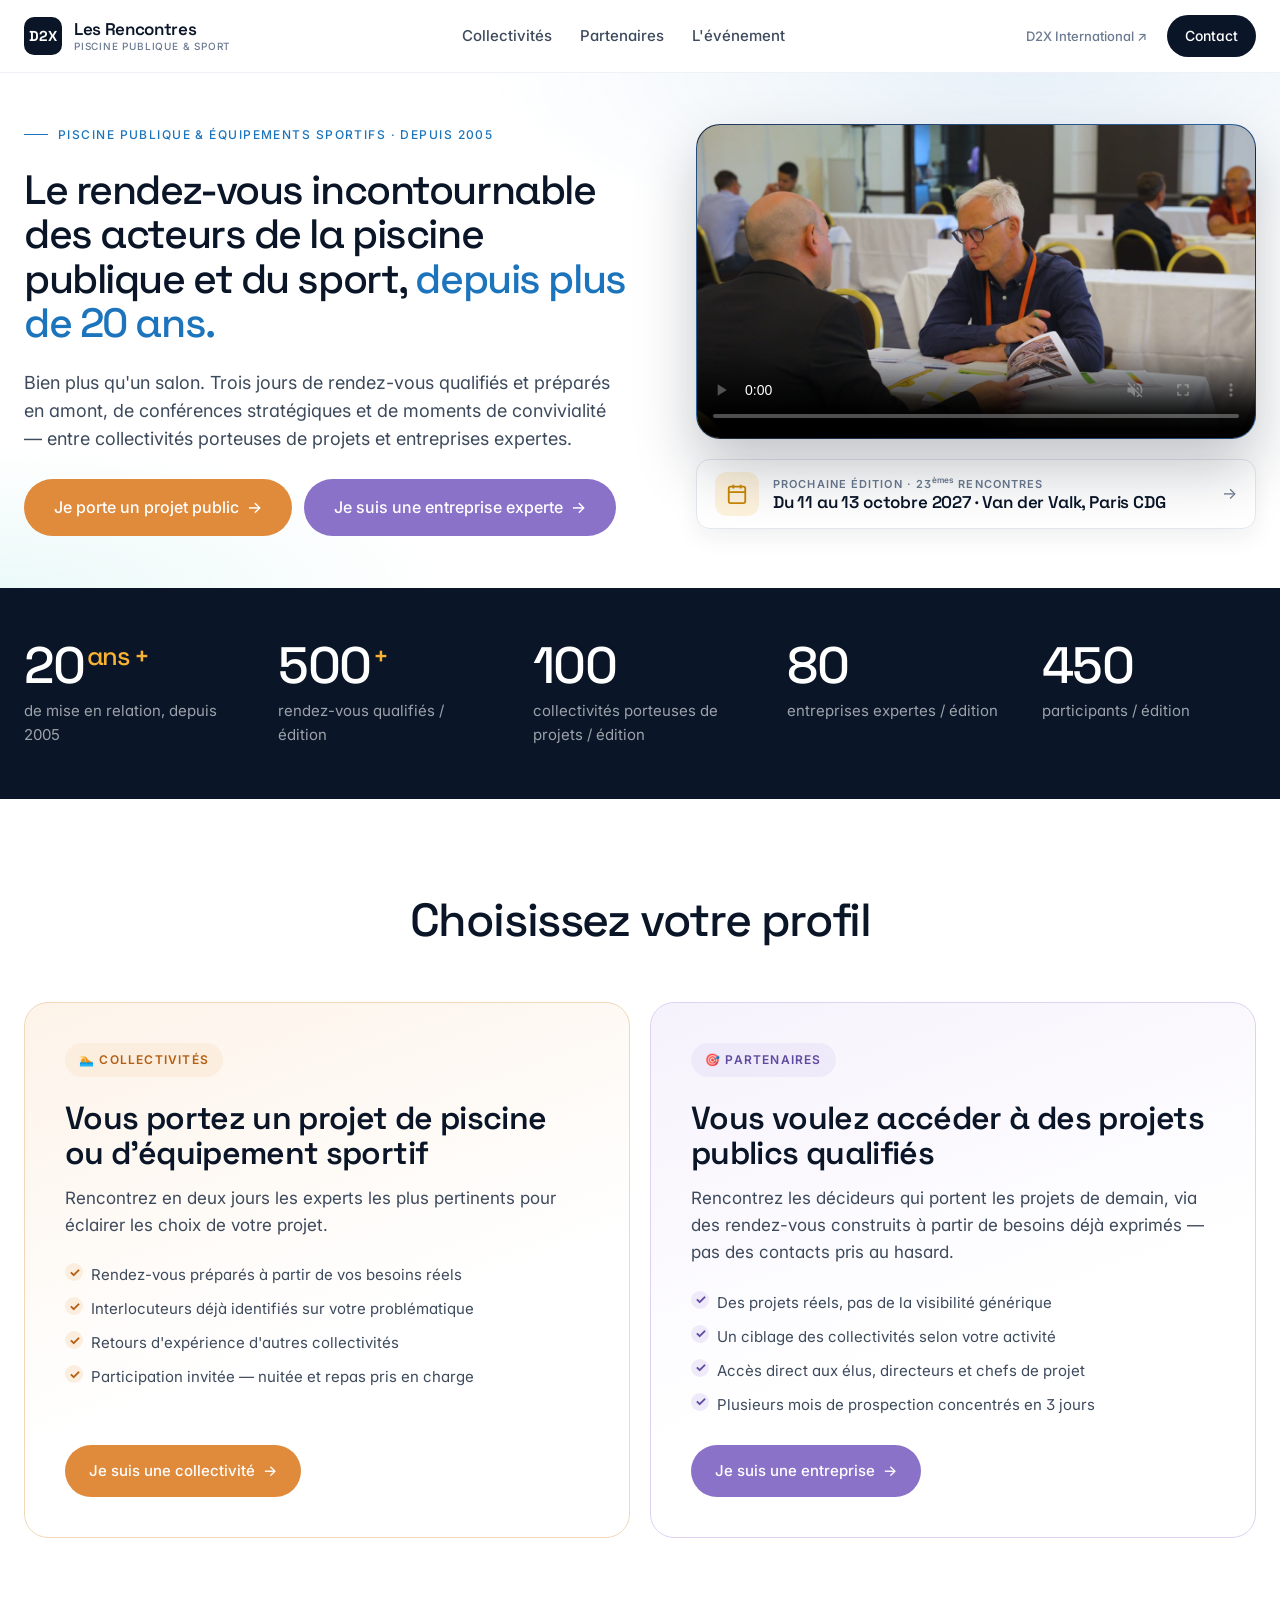
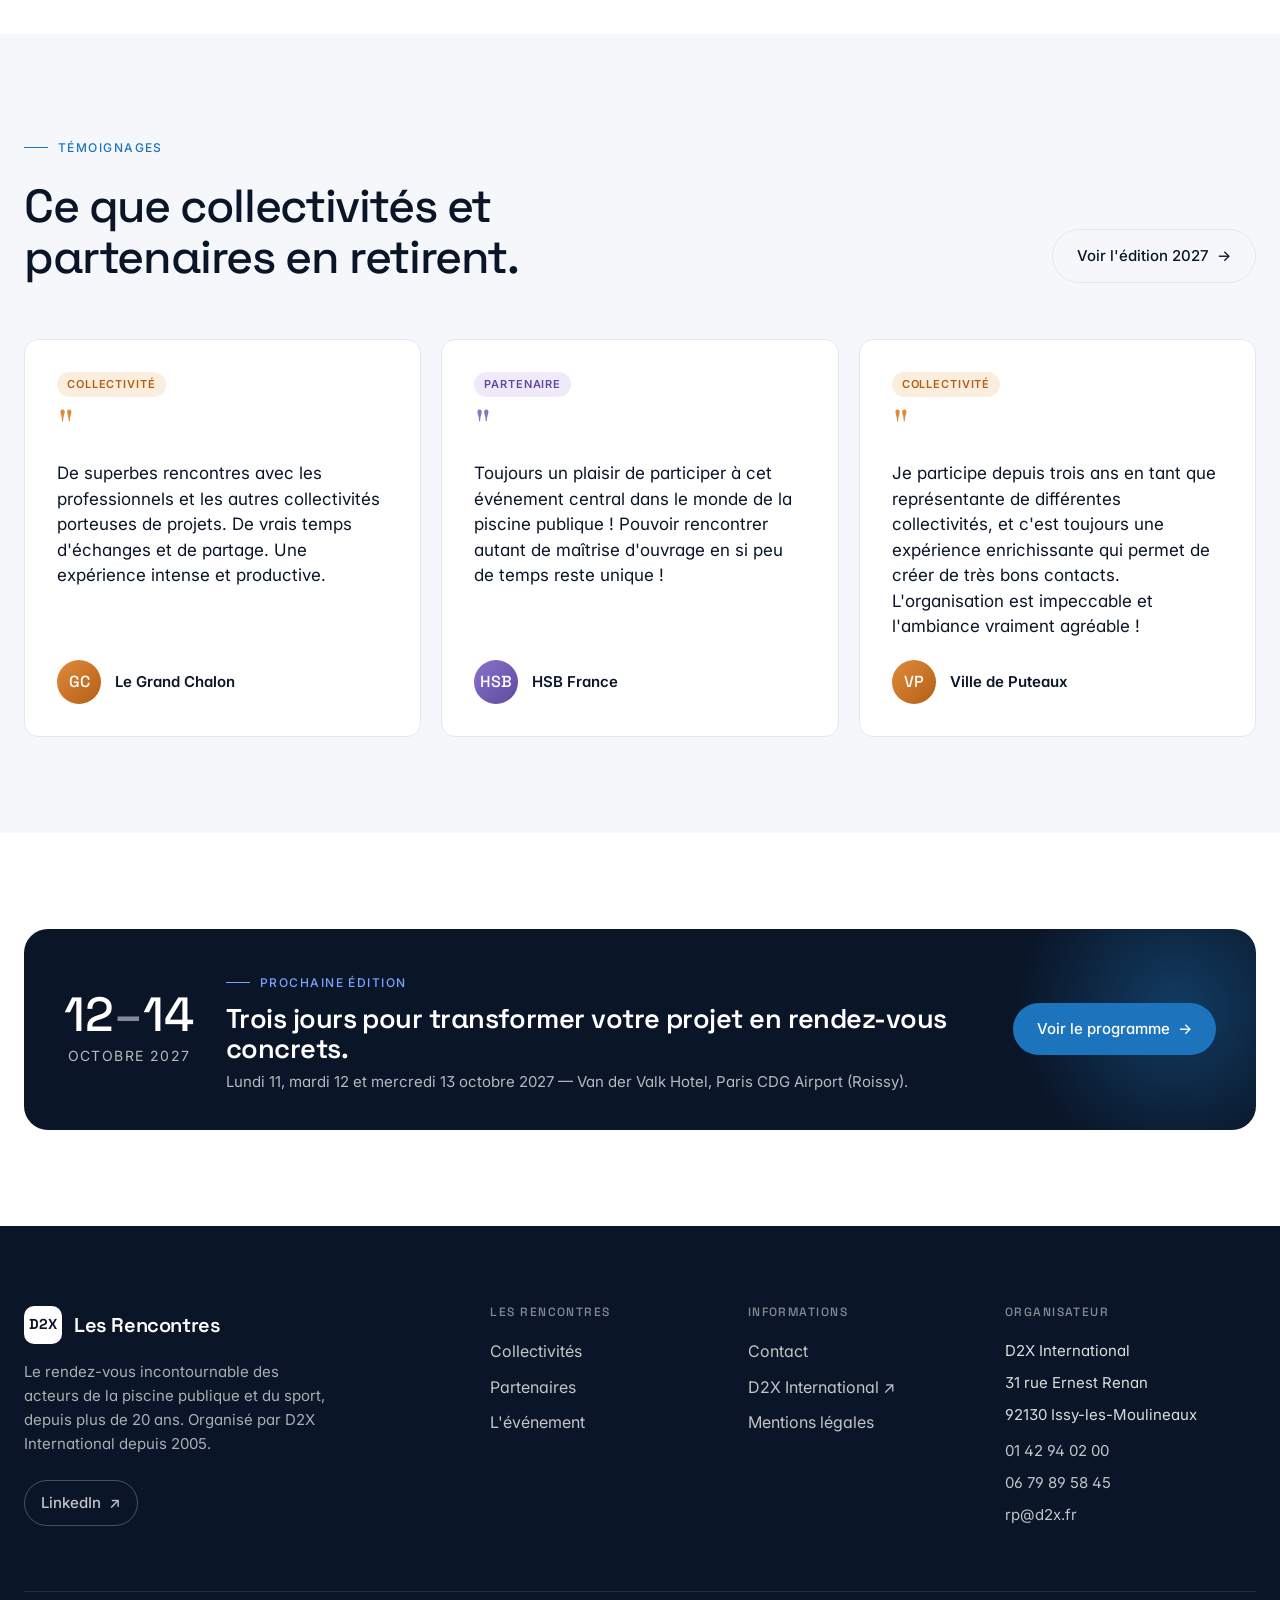
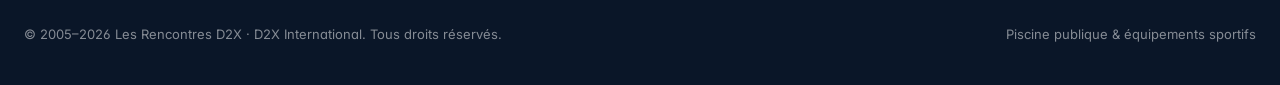
==== commit c5a5473c: "MAJ dates prochaine édition : 11-13 octobre 2027 (lundi/mardi/mercredi), 23es - dates d'édition part" ====
--- a/index.html
+++ b/index.html
@@ -85,8 +85,8 @@
           <a href="evenement.html" class="hero__edition">
             <span class="hero__edition-icon"><svg width="22" height="22" viewBox="0 0 24 24" fill="none" stroke="currentColor" stroke-width="2"><rect x="3" y="4" width="18" height="18" rx="2"/><path d="M16 2v4M8 2v4M3 10h18"/></svg></span>
             <span class="hero__edition-text">
-              <span class="hero__edition-tag">Prochaine édition · 22<sup>èmes</sup> Rencontres</span>
-              <span class="hero__edition-date">Du 12 au 14 octobre 2026 · Van der Valk, Paris CDG</span>
+              <span class="hero__edition-tag">Prochaine édition · 23<sup>èmes</sup> Rencontres</span>
+              <span class="hero__edition-date">Du 11 au 13 octobre 2027 · Van der Valk, Paris CDG</span>
             </span>
             <span class="arrow">→</span>
           </a>
@@ -157,7 +157,7 @@
           <span class="eyebrow">Témoignages</span>
           <h2>Ce que collectivités et partenaires en retirent.</h2>
         </div>
-        <a href="evenement.html" class="btn btn--ghost">Voir l'édition 2026 <span class="arrow">→</span></a>
+        <a href="evenement.html" class="btn btn--ghost">Voir l'édition 2027 <span class="arrow">→</span></a>
       </div>
       <div class="quotes">
         <div class="quote quote--collectivite reveal">
@@ -197,12 +197,12 @@
       <div class="edition reveal">
         <div class="edition__date">
           <div class="edition__day">12<span style="opacity:.5">–</span>14</div>
-          <div class="edition__month">Octobre 2026</div>
+          <div class="edition__month">Octobre 2027</div>
         </div>
         <div class="edition__info">
           <span class="eyebrow eyebrow--light" style="margin-bottom:12px;">Prochaine édition</span>
           <h3>Trois jours pour transformer votre projet en rendez-vous concrets.</h3>
-          <p>Lundi 12, mardi 13 et mercredi 14 octobre 2026 — Van der Valk Hotel, Paris CDG Airport (Roissy).</p>
+          <p>Lundi 11, mardi 12 et mercredi 13 octobre 2027 — Van der Valk Hotel, Paris CDG Airport (Roissy).</p>
         </div>
         <div class="edition__cta">
           <a href="evenement.html" class="btn btn--blue">Voir le programme <span class="arrow">→</span></a>
--- a/styles.css
+++ b/styles.css
@@ -812,7 +812,6 @@
   display: flex; width: fit-content; padding: 5px; gap: 4px; margin-bottom: 28px;
   background: var(--bg-soft); border: 1px solid var(--line); border-radius: 999px;
 }
-@media (max-width: 480px) { .persona-toggle { width: 100%; } .persona-toggle__opt { flex: 1; justify-content: center; padding: 9px 12px; } }
 .persona-toggle__opt {
   display: inline-flex; align-items: center; gap: 8px;
   padding: 9px 20px; border-radius: 999px; font-size: 0.9375rem; font-weight: 500;
@@ -822,6 +821,14 @@
 .persona-toggle__opt.is-active { color: #fff; }
 .persona-toggle__opt--collectivite.is-active { background: var(--collectivite); }
 .persona-toggle__opt--partenaire.is-active { background: var(--partenaire); }
+/* Media query APRÈS les règles de base : à priorité égale, la dernière règle gagne */
+@media (max-width: 480px) {
+  .persona-toggle { width: 100%; }
+  .persona-toggle__opt {
+    flex: 1 1 0; min-width: 0; justify-content: center; text-align: center;
+    gap: 6px; padding: 9px 10px; font-size: 0.8125rem; line-height: 1.2; white-space: normal;
+  }
+}
 
 /* Badge "100% pris en charge" */
 .badge-100 {
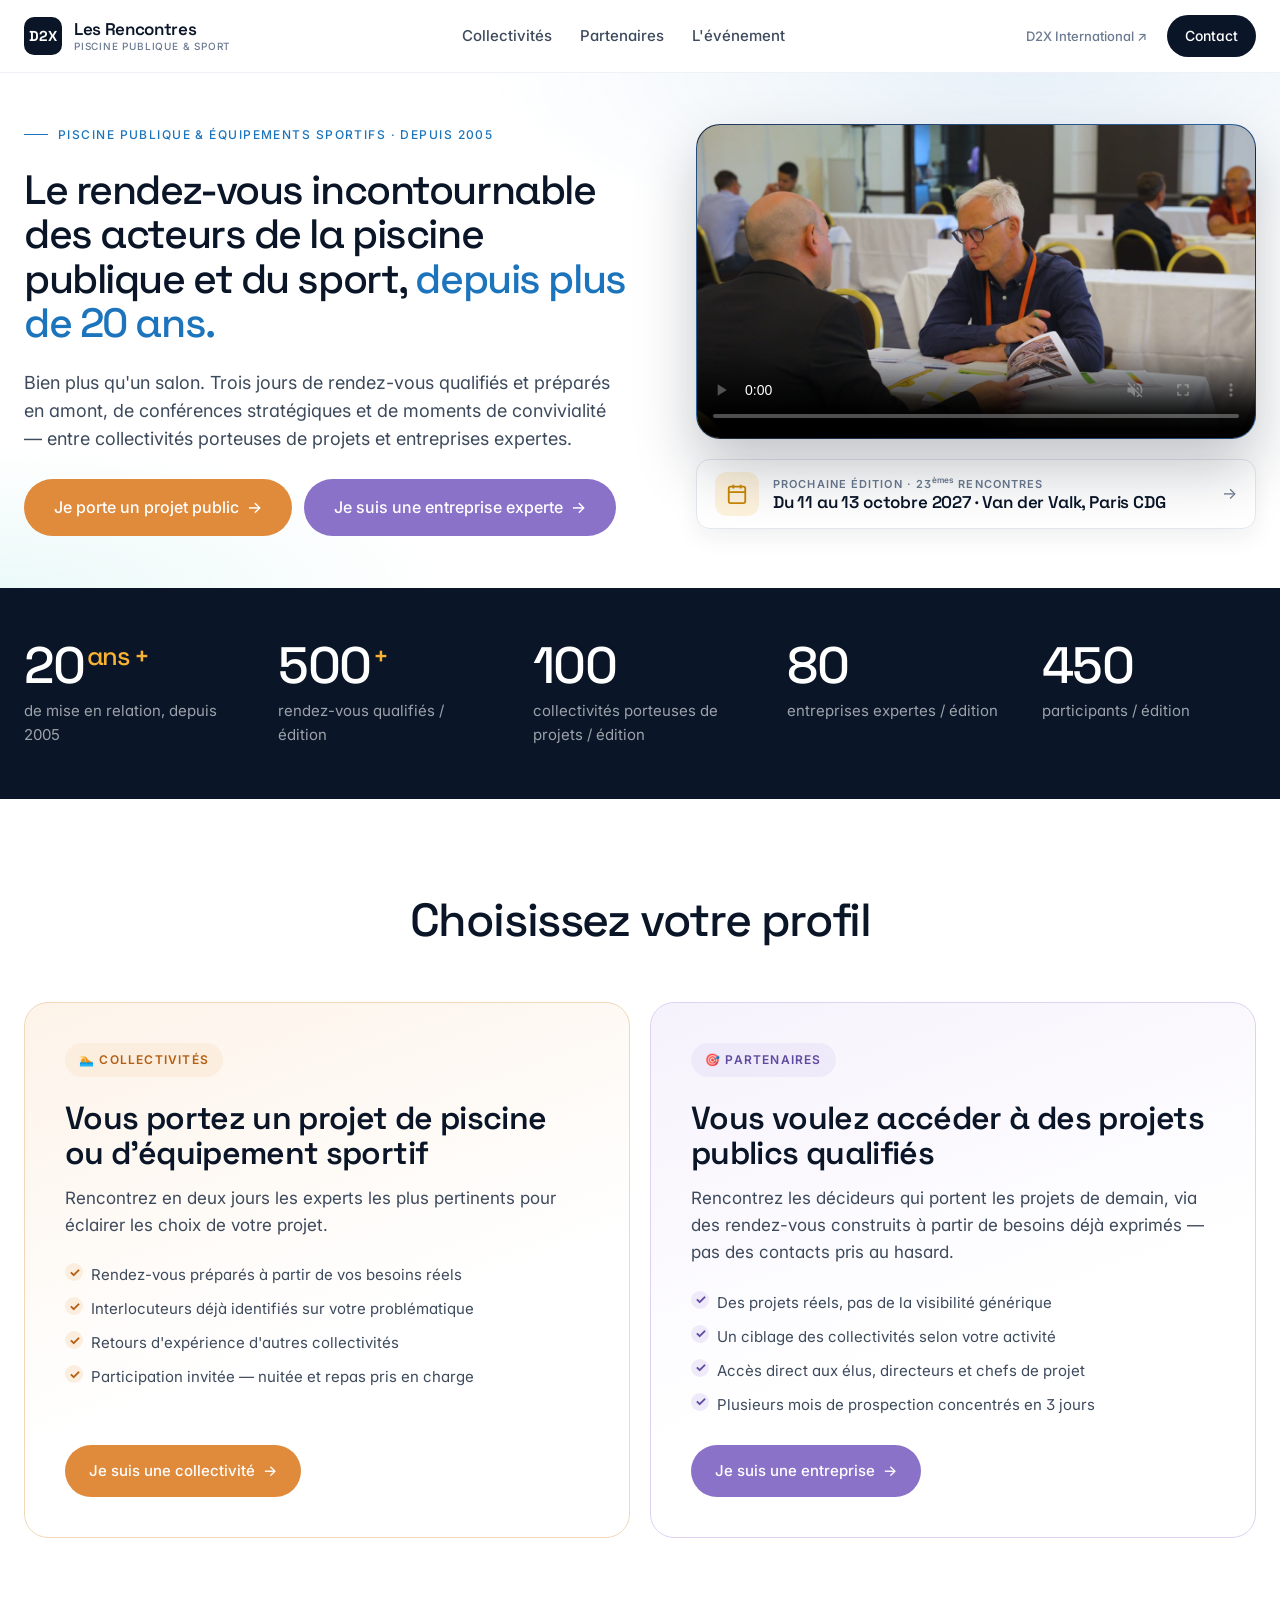
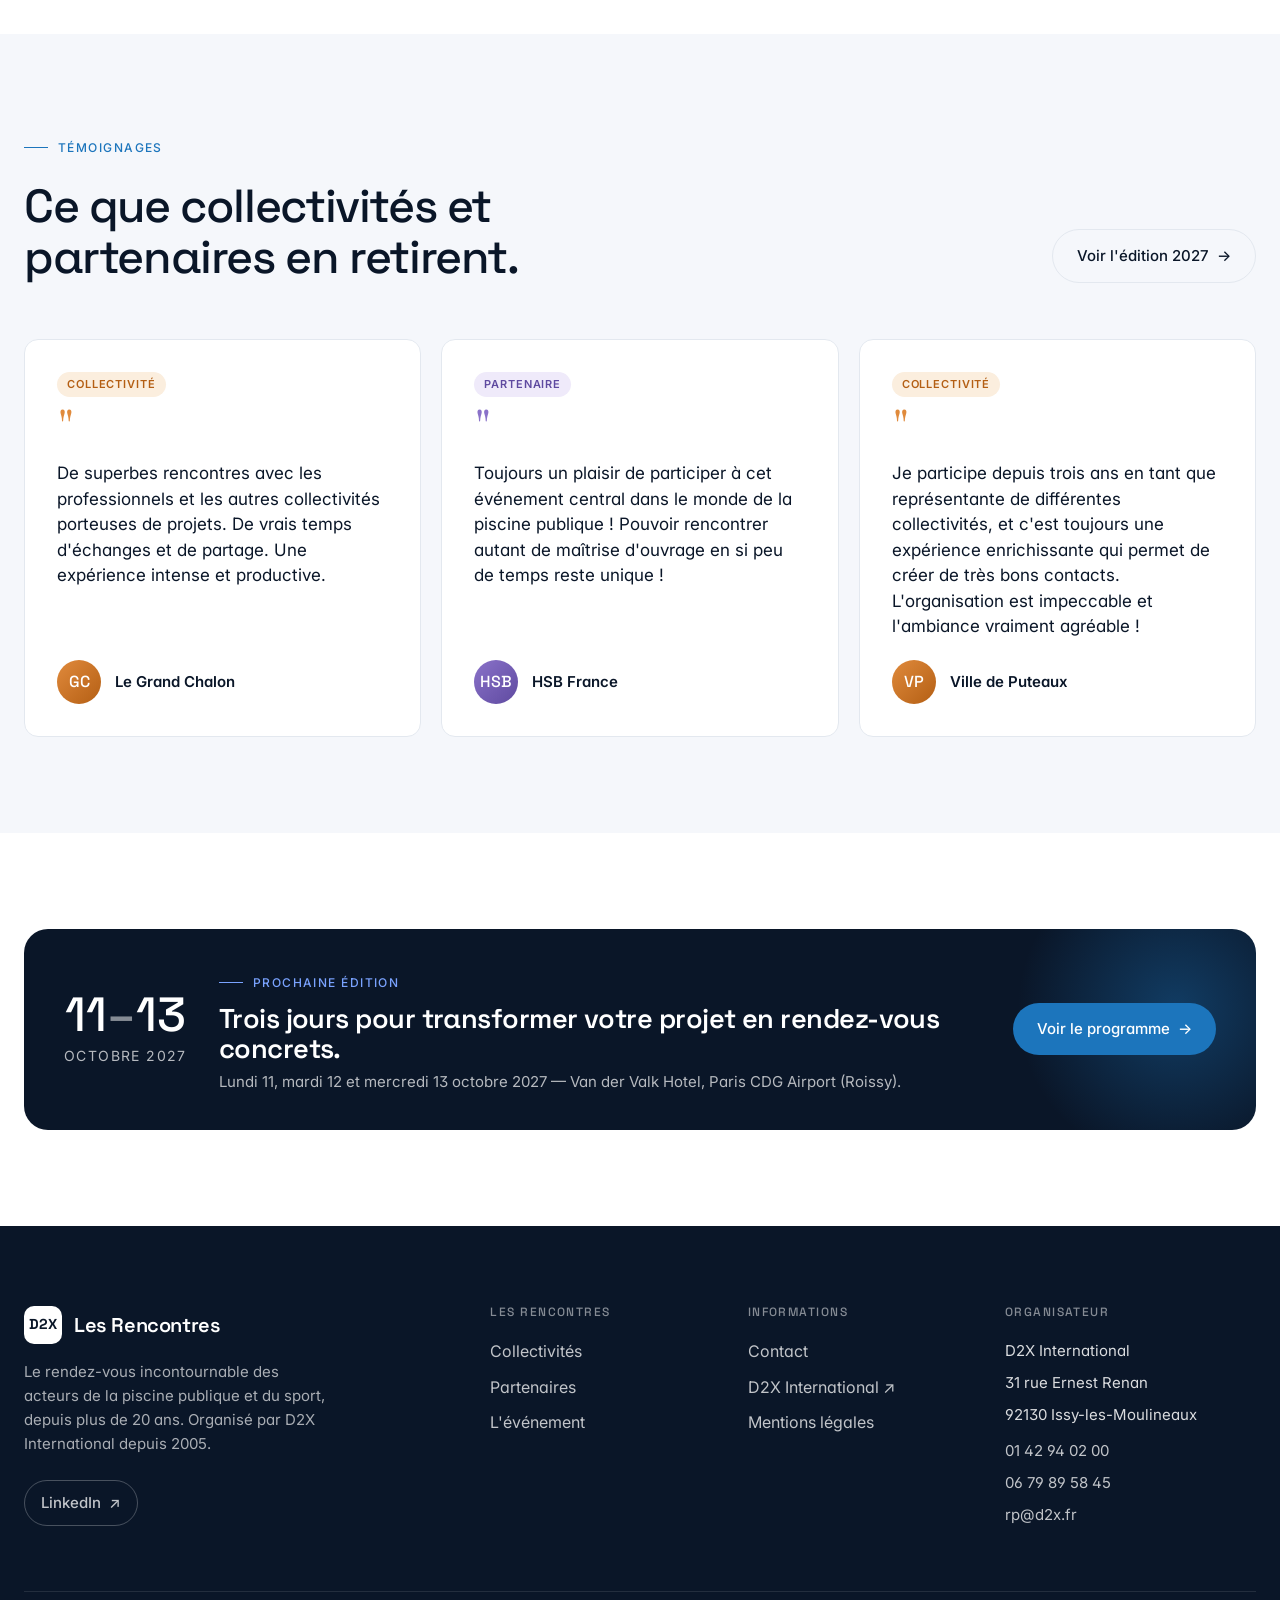
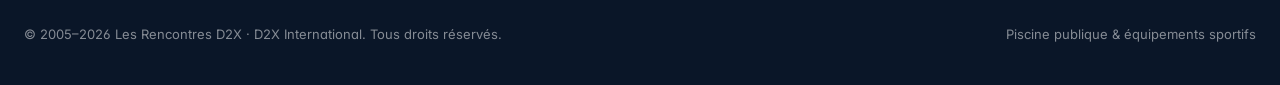
==== commit 6dcb4bb6: "Fix dates : gros chiffre 11-13 + logistique repas/nuitée décalée (mardi 12) - bloc édition : 12-14 →" ====
--- a/index.html
+++ b/index.html
@@ -196,7 +196,7 @@
     <div class="container">
       <div class="edition reveal">
         <div class="edition__date">
-          <div class="edition__day">12<span style="opacity:.5">–</span>14</div>
+          <div class="edition__day">11<span style="opacity:.5">–</span>13</div>
           <div class="edition__month">Octobre 2027</div>
         </div>
         <div class="edition__info">
